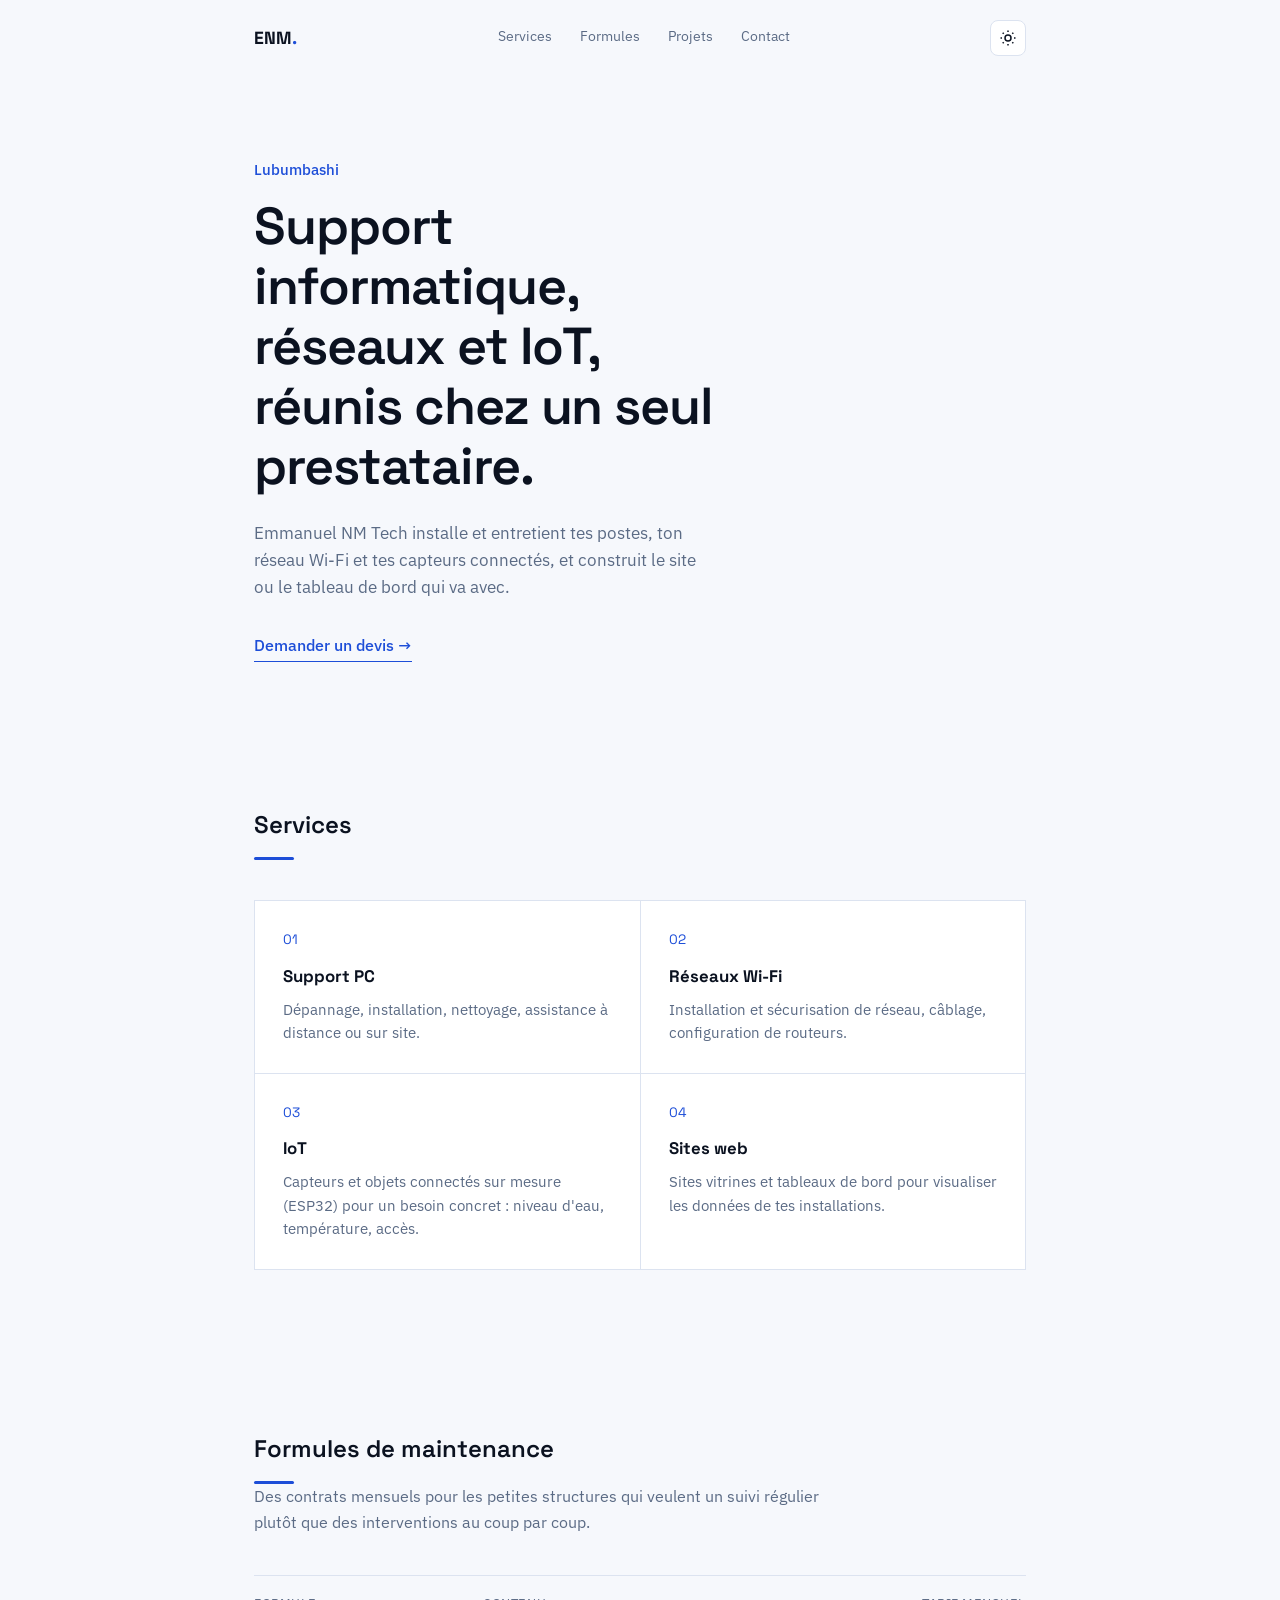
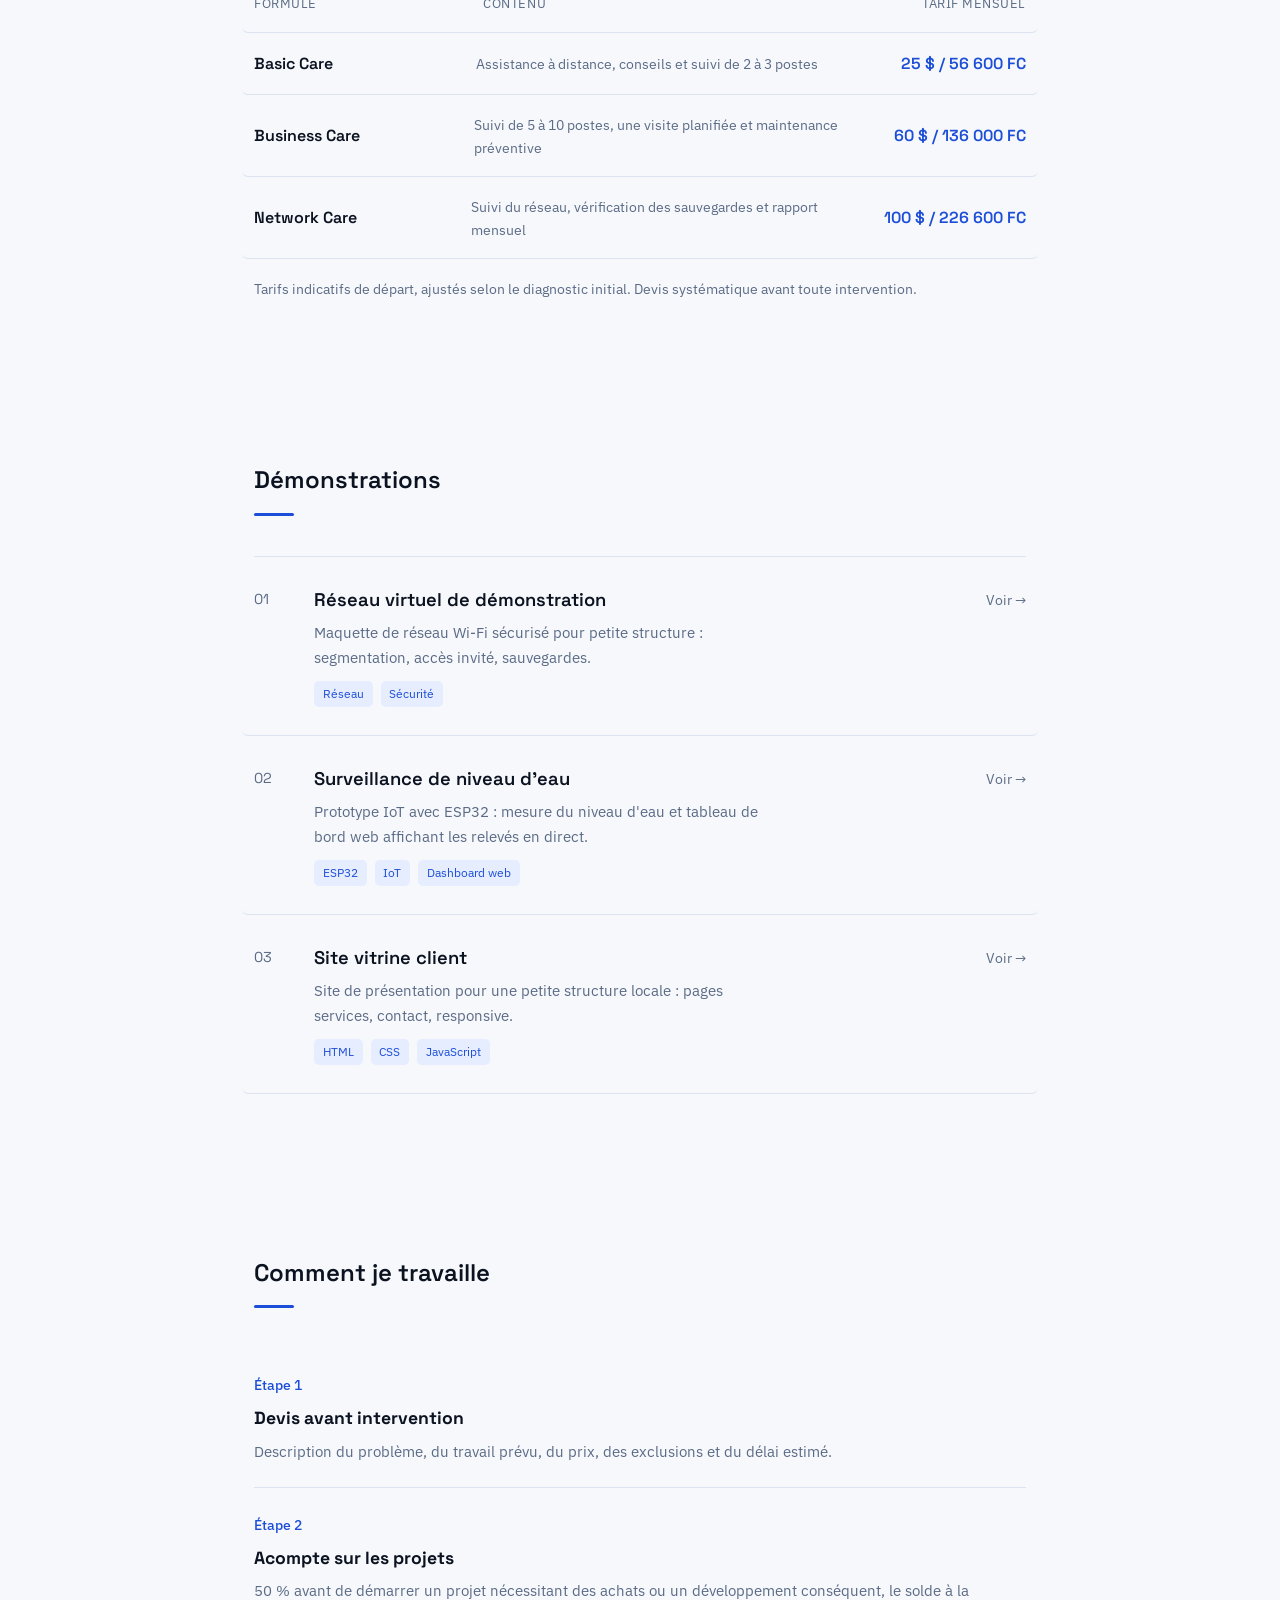
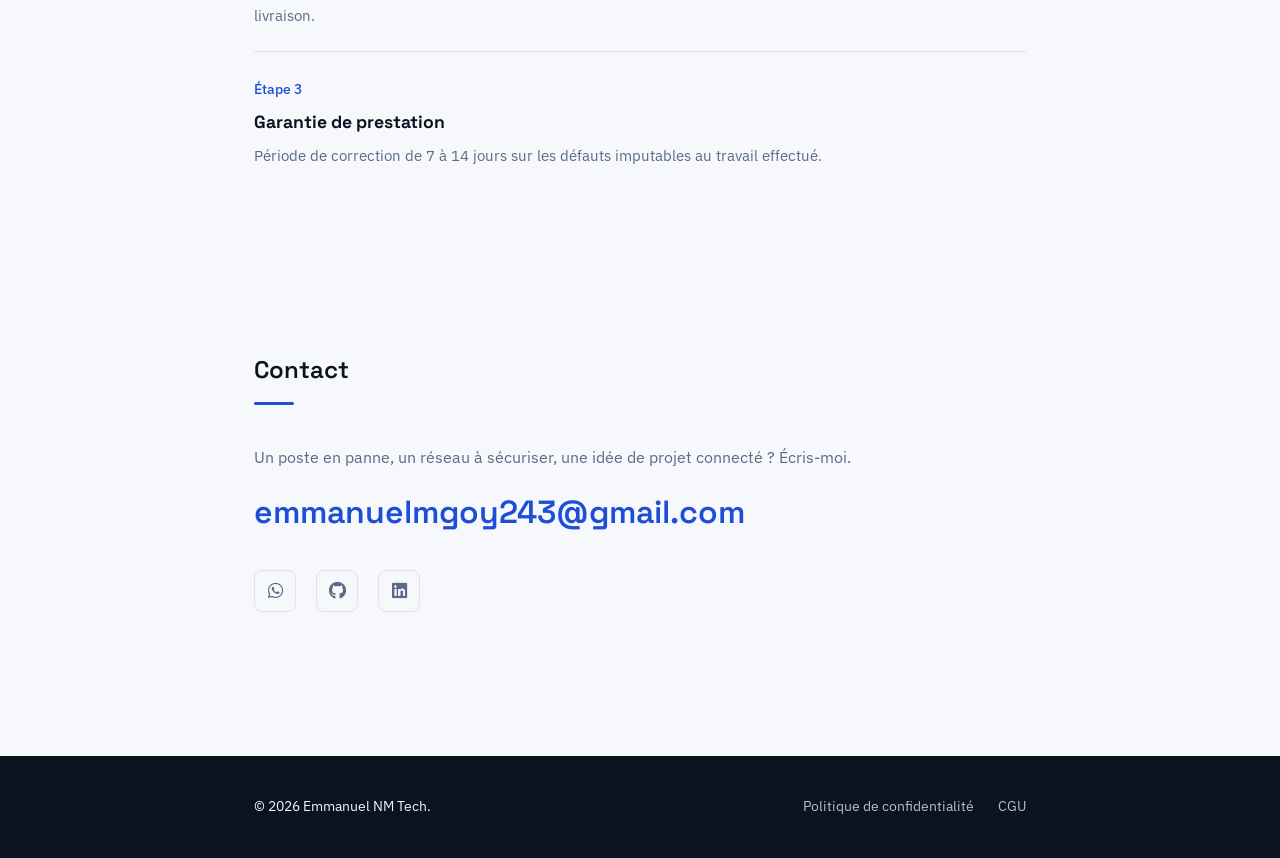
==== MyPortfolio/index.html @ 7dfbced1 "Premier commit : structure du portfolio" ====
<!DOCTYPE html>
<html lang="fr">
<head>
<meta charset="UTF-8">
<meta name="viewport" content="width=device-width, initial-scale=1.0">
<title>Emmanuel NM Tech, Support informatique, réseaux et IoT à Lubumbashi</title>
<meta name="description" content="Emmanuel NM Tech : support informatique, réseaux Wi-Fi, IoT et sites web à Lubumbashi.">
<link rel="preconnect" href="https://fonts.googleapis.com">
<link rel="preconnect" href="https://fonts.gstatic.com" crossorigin>
<link href="https://fonts.googleapis.com/css2?family=Space+Grotesk:wght@500;600;700&family=IBM+Plex+Sans:wght@400;500;600&display=swap" rel="stylesheet">
<link rel="stylesheet" href="style.css">
<link rel="icon" type="image/svg+xml" href="favicon.svg">
<link rel="stylesheet" href="https://cdnjs.cloudflare.com/ajax/libs/font-awesome/6.5.0/css/all.min.css">
</head>
<body>

  <header class="site-header">
    <div class="topbar">
    <a href="index.html" class="logo">ENM<span class="dot">.</span></a>
    <nav class="nav">
      <a href="#services">Services</a>
      <a href="#formules">Formules</a>
      <a href="#projets">Projets</a>
      <a href="#contact">Contact</a>
    </nav>
    <button id="theme-toggle" class="theme-toggle" aria-label="Changer de thème">
      <svg id="icon-sun" width="18" height="18" viewBox="0 0 24 24" fill="none" stroke="currentColor" stroke-width="2"><circle cx="12" cy="12" r="4"/><path d="M12 2v2M12 20v2M4.9 4.9l1.4 1.4M17.7 17.7l1.4 1.4M2 12h2M20 12h2M4.9 19.1l1.4-1.4M17.7 6.3l1.4-1.4"/></svg>
      <svg id="icon-moon" width="18" height="18" viewBox="0 0 24 24" fill="none" stroke="currentColor" stroke-width="2"><path d="M21 12.8A9 9 0 1 1 11.2 3 7 7 0 0 0 21 12.8z"/></svg>
    </button>
  </div>
  </header>

  <main>
    <section class="hero">
      <p class="hero-eyebrow">Lubumbashi</p>
      <h1 class="hero-title">Support informatique,<br>réseaux et IoT,<br>réunis chez un seul<br>prestataire.</h1>
      <p class="hero-sub">Emmanuel NM Tech installe et entretient tes postes, ton réseau Wi-Fi et tes capteurs connectés, et construit le site ou le tableau de bord qui va avec.</p>
      <a href="#contact" class="hero-cta">Demander un devis →</a>
    </section>

    <section id="services" class="section">
      <h2 class="section-title">Services</h2>
      <div class="service-grid">
        <div class="service-card">
          <span class="service-num">01</span>
          <h3>Support PC</h3>
          <p>Dépannage, installation, nettoyage, assistance à distance ou sur site.</p>
        </div>
        <div class="service-card">
          <span class="service-num">02</span>
          <h3>Réseaux Wi-Fi</h3>
          <p>Installation et sécurisation de réseau, câblage, configuration de routeurs.</p>
        </div>
        <div class="service-card">
          <span class="service-num">03</span>
          <h3>IoT</h3>
          <p>Capteurs et objets connectés sur mesure (ESP32) pour un besoin concret : niveau d'eau, température, accès.</p>
        </div>
        <div class="service-card">
          <span class="service-num">04</span>
          <h3>Sites web</h3>
          <p>Sites vitrines et tableaux de bord pour visualiser les données de tes installations.</p>
        </div>
      </div>
    </section>

    <section id="formules" class="section">
      <h2 class="section-title">Formules de maintenance</h2>
      <p class="section-intro">Des contrats mensuels pour les petites structures qui veulent un suivi régulier plutôt que des interventions au coup par coup.</p>

      <div class="pricing-table">
        <div class="pricing-row pricing-head">
          <span>Formule</span>
          <span>Contenu</span>
          <span>Tarif mensuel</span>
        </div>
        <div class="pricing-row">
          <span class="pricing-name">Basic Care</span>
          <span class="pricing-desc">Assistance à distance, conseils et suivi de 2 à 3 postes</span>
          <span class="pricing-price">25 $ / 56 600 FC</span>
        </div>
        <div class="pricing-row">
          <span class="pricing-name">Business Care</span>
          <span class="pricing-desc">Suivi de 5 à 10 postes, une visite planifiée et maintenance préventive</span>
          <span class="pricing-price">60 $ / 136 000 FC</span>
        </div>
        <div class="pricing-row">
          <span class="pricing-name">Network Care</span>
          <span class="pricing-desc">Suivi du réseau, vérification des sauvegardes et rapport mensuel</span>
          <span class="pricing-price">100 $ / 226 600 FC</span>
        </div>
      </div>
      <p class="pricing-note">Tarifs indicatifs de départ, ajustés selon le diagnostic initial. Devis systématique avant toute intervention.</p>
    </section>

    <section id="projets" class="section">
      <h2 class="section-title">Démonstrations</h2>
      <ul class="project-list">

        <li class="project-item">
          <span class="project-index">01</span>
          <div class="project-body">
            <h3 class="project-name">Réseau virtuel de démonstration</h3>
            <p class="project-desc">Maquette de réseau Wi-Fi sécurisé pour petite structure : segmentation, accès invité, sauvegardes.</p>
            <div class="project-tags"><span>Réseau</span><span>Sécurité</span></div>
          </div>
          <a href="#" class="project-link">Voir →</a>
        </li>

        <li class="project-item">
          <span class="project-index">02</span>
          <div class="project-body">
            <h3 class="project-name">Surveillance de niveau d'eau</h3>
            <p class="project-desc">Prototype IoT avec ESP32 : mesure du niveau d'eau et tableau de bord web affichant les relevés en direct.</p>
            <div class="project-tags"><span>ESP32</span><span>IoT</span><span>Dashboard web</span></div>
          </div>
          <a href="#" class="project-link">Voir →</a>
        </li>

        <li class="project-item">
          <span class="project-index">03</span>
          <div class="project-body">
            <h3 class="project-name">Site vitrine client</h3>
            <p class="project-desc">Site de présentation pour une petite structure locale : pages services, contact, responsive.</p>
            <div class="project-tags"><span>HTML</span><span>CSS</span><span>JavaScript</span></div>
          </div>
          <a href="#" class="project-link">Voir →</a>
        </li>

      </ul>
    </section>

    <section id="comment-je-travaille" class="section">
      <h2 class="section-title">Comment je travaille</h2>
      <div class="timeline">
        <div class="timeline-item">
          <span class="timeline-date">Étape 1</span>
          <h3>Devis avant intervention</h3>
          <p>Description du problème, du travail prévu, du prix, des exclusions et du délai estimé.</p>
        </div>
        <div class="timeline-item">
          <span class="timeline-date">Étape 2</span>
          <h3>Acompte sur les projets</h3>
          <p>50 % avant de démarrer un projet nécessitant des achats ou un développement conséquent, le solde à la livraison.</p>
        </div>
        <div class="timeline-item">
          <span class="timeline-date">Étape 3</span>
          <h3>Garantie de prestation</h3>
          <p>Période de correction de 7 à 14 jours sur les défauts imputables au travail effectué.</p>
        </div>
      </div>
    </section>

    <section id="contact" class="section contact">
      <h2 class="section-title">Contact</h2>
      <p class="contact-text">Un poste en panne, un réseau à sécuriser, une idée de projet connecté ? Écris-moi.</p>
      <a href="mailto:emmanuelmgoy243@gmail.com" class="contact-email">emmanuelmgoy243@gmail.com</a>
      <div class="socials">
        <a href="#" aria-label="WhatsApp Business"><i class="fab fa-whatsapp"></i></a>
        <a href="#" aria-label="GitHub"><i class="fab fa-github"></i></a>
        <a href="#" aria-label="LinkedIn"><i class="fab fa-linkedin"></i></a>
      </div>
    </section>
  </main>

  <footer class="footer">
    <div class="footer-inner">
      <p>© <span id="year"></span> Emmanuel NM Tech.</p>
      <div class="footer-links">
        <a href="confidentialite.html">Politique de confidentialité</a>
        <a href="cgu.html">CGU</a>
      </div>
    </div>
  </footer>

  <script src="script.js"></script>
</body>
</html>
---- MyPortfolio/style.css ----
/* ===== Design tokens ===== */
:root {
  --bg: #F6F8FC;
  --surface: #FFFFFF;
  --primary: #1D4ED8;
  --primary-soft: #E5EDFF;
  --text: #0B1220;
  --text-muted: #5B6B85;
  --border: #DCE3F0;

  --font-display: 'Space Grotesk', sans-serif;
  --font-body: 'IBM Plex Sans', sans-serif;

  --max-width: 820px;
  --transition: 0.2s ease;
}

:root[data-theme="dark"] {
  --bg: #0A0E17;
  --surface: #121724;
  --primary: #5B8DFF;
  --primary-soft: #1A2540;
  --text: #E8EDF5;
  --text-muted: #8A97AC;
  --border: #232C42;
}

@media (prefers-color-scheme: dark) {
  :root:not([data-theme="light"]) {
    --bg: #0A0E17;
    --surface: #121724;
    --primary: #5B8DFF;
    --primary-soft: #1A2540;
    --text: #E8EDF5;
    --text-muted: #8A97AC;
    --border: #232C42;
  }
}

/* ===== Reset ===== */
* { box-sizing: border-box; margin: 0; padding: 0; }

html {
  scroll-behavior: smooth;
}

body {
  background: var(--bg);
  color: var(--text);
  font-family: var(--font-body);
  line-height: 1.6;
  transition: background var(--transition), color var(--transition);
}

a {
  color: inherit;
  text-decoration: none;
}

ul { list-style: none; }

img { max-width: 100%; display: block; }

:focus-visible {
  outline: 2px solid var(--primary);
  outline-offset: 3px;
}

@media (prefers-reduced-motion: reduce) {
  * { animation: none !important; transition: none !important; scroll-behavior: auto !important; }
}

/* ===== Layout helpers ===== */
.section {
  max-width: var(--max-width);
  margin: 0 auto;
  padding: 5rem 1.5rem;
}

.section-title {
  position: relative;
  font-family: var(--font-display);
  font-size: 1.5rem;
  font-weight: 600;
  margin-bottom: 1.5rem;
  padding-bottom: 1rem;
}

.section-title::after {
  content: '';
  position: absolute;
  left: 0;
  bottom: 0;
  width: 40px;
  height: 3px;
  background: var(--primary);
  border-radius: 2px;
}

#services .section-title,
#projets .section-title,
#contact .section-title,
#comment-je-travaille .section-title {
  margin-bottom: 2.5rem;
}

/* ===== Topbar ===== */
header.site-header {
  position: sticky;
  top: 0;
  z-index: 100;
  background: var(--bg);
  border-bottom: 1px solid transparent;
  transition: border-color var(--transition), box-shadow var(--transition);
}

header.site-header.scrolled {
  border-color: var(--border);
  box-shadow: 0 4px 16px rgba(10, 14, 23, 0.06);
}

:root[data-theme="dark"] header.site-header.scrolled {
  box-shadow: 0 4px 16px rgba(0, 0, 0, 0.35);
}

@media (prefers-color-scheme: dark) {
  :root:not([data-theme="light"]) header.site-header.scrolled {
    box-shadow: 0 4px 16px rgba(0, 0, 0, 0.35);
  }
}

.topbar {
  display: flex;
  align-items: center;
  justify-content: space-between;
  max-width: var(--max-width);
  margin: 0 auto;
  padding: 1.25rem 1.5rem;
}

.logo {
  font-family: var(--font-display);
  font-weight: 700;
  font-size: 1.1rem;
}

.dot { color: var(--primary); }

.nav {
  display: flex;
  gap: 1.75rem;
}

.nav a {
  position: relative;
  font-size: 0.9rem;
  color: var(--text-muted);
  padding-bottom: 4px;
  transition: color var(--transition);
}

.nav a::after {
  content: '';
  position: absolute;
  left: 0;
  bottom: 0;
  width: 0;
  height: 1.5px;
  background: var(--primary);
  transition: width var(--transition);
}

.nav a:hover { color: var(--text); }
.nav a:hover::after { width: 100%; }

.theme-toggle {
  background: var(--surface);
  border: 1px solid var(--border);
  border-radius: 8px;
  width: 36px;
  height: 36px;
  display: flex;
  align-items: center;
  justify-content: center;
  cursor: pointer;
  color: var(--text);
  transition: border-color var(--transition);
}

.theme-toggle:hover { border-color: var(--primary); }

#icon-moon { display: none; }
:root[data-theme="dark"] #icon-sun { display: none; }
:root[data-theme="dark"] #icon-moon { display: block; }

/* ===== Hero ===== */
.hero {
  max-width: var(--max-width);
  margin: 0 auto;
  padding: 5rem 1.5rem 4rem;
}

.hero-eyebrow {
  color: var(--primary);
  font-weight: 500;
  font-size: 0.95rem;
  margin-bottom: 1rem;
}

.hero-title {
  font-family: var(--font-display);
  font-size: clamp(2rem, 5vw, 3.25rem);
  font-weight: 600;
  line-height: 1.15;
  letter-spacing: -0.02em;
  max-width: 14ch;
}

.hero-sub {
  color: var(--text-muted);
  max-width: 46ch;
  margin-top: 1.5rem;
  font-size: 1.05rem;
}

.hero-cta {
  display: inline-block;
  margin-top: 2rem;
  color: var(--primary);
  font-weight: 500;
  border-bottom: 1px solid var(--primary);
  padding-bottom: 2px;
  transition: transform var(--transition), color var(--transition), border-color var(--transition);
}

.hero-cta:hover {
  transform: translateX(4px);
  color: var(--text);
  border-color: var(--text);
}

/* ===== Projects ===== */
.project-list {
  border-top: 1px solid var(--border);
}

.project-item {
  display: grid;
  grid-template-columns: 2.5rem 1fr auto;
  gap: 1.25rem;
  align-items: start;
  padding: 1.75rem 0.75rem;
  margin: 0 -0.75rem;
  border-bottom: 1px solid var(--border);
  border-radius: 6px;
  transition: background var(--transition), padding-left var(--transition);
}

.project-item:hover {
  padding-left: 1.25rem;
  background: var(--primary-soft);
}

.project-index {
  font-family: var(--font-display);
  color: var(--text-muted);
  font-size: 0.9rem;
  padding-top: 0.2rem;
}

.project-name {
  font-family: var(--font-display);
  font-size: 1.15rem;
  font-weight: 600;
  margin-bottom: 0.4rem;
}

.project-desc {
  color: var(--text-muted);
  font-size: 0.95rem;
  max-width: 50ch;
}

.project-tags {
  display: flex;
  gap: 0.5rem;
  margin-top: 0.75rem;
  flex-wrap: wrap;
}

.project-tags span {
  font-size: 0.75rem;
  color: var(--primary);
  background: var(--primary-soft);
  padding: 0.2rem 0.55rem;
  border-radius: 5px;
}

.project-link {
  font-size: 0.9rem;
  color: var(--text-muted);
  white-space: nowrap;
  padding-top: 0.2rem;
}

.project-item:hover .project-link { color: var(--primary); }

/* ===== Section intro ===== */
.section-intro {
  color: var(--text-muted);
  max-width: 60ch;
  margin-top: -1.5rem;
  margin-bottom: 2.5rem;
}

/* ===== Services ===== */
.service-grid {
  display: grid;
  grid-template-columns: repeat(2, 1fr);
  gap: 1px;
  background: var(--border);
  border: 1px solid var(--border);
}

.service-card {
  background: var(--surface);
  padding: 1.75rem;
  transition: transform var(--transition), background var(--transition);
}

.service-card:hover {
  transform: translateY(-3px);
  background: var(--primary-soft);
}

.service-num {
  display: block;
  font-family: var(--font-display);
  color: var(--primary);
  font-size: 0.85rem;
  margin-bottom: 0.75rem;
}

.service-card h3 {
  font-family: var(--font-display);
  font-size: 1.05rem;
  margin-bottom: 0.5rem;
}

.service-card p {
  color: var(--text-muted);
  font-size: 0.92rem;
}

/* ===== Pricing table ===== */
.pricing-table {
  border-top: 1px solid var(--border);
}

.pricing-row {
  display: grid;
  grid-template-columns: 1fr 2fr auto;
  gap: 1.25rem;
  padding: 1.1rem 0.75rem;
  margin: 0 -0.75rem;
  border-bottom: 1px solid var(--border);
  align-items: center;
  border-radius: 6px;
  transition: background var(--transition);
}

.pricing-row:not(.pricing-head):hover {
  background: var(--primary-soft);
}

.pricing-head {
  color: var(--text-muted);
  font-size: 0.8rem;
  text-transform: uppercase;
  letter-spacing: 0.04em;
}

.pricing-name {
  font-family: var(--font-display);
  font-weight: 600;
}

.pricing-desc {
  color: var(--text-muted);
  font-size: 0.9rem;
}

.pricing-price {
  font-family: var(--font-display);
  font-weight: 600;
  color: var(--primary);
  white-space: nowrap;
}

.pricing-note {
  color: var(--text-muted);
  font-size: 0.85rem;
  margin-top: 1.25rem;
}

/* ===== Timeline ===== */
.timeline-item {
  padding: 1.5rem 0;
  border-bottom: 1px solid var(--border);
}

.timeline-item:last-child { border-bottom: none; }

.timeline-date {
  color: var(--primary);
  font-size: 0.85rem;
  font-weight: 500;
}

.timeline-item h3 {
  font-family: var(--font-display);
  font-size: 1.1rem;
  margin: 0.4rem 0;
}

.timeline-item p {
  color: var(--text-muted);
  font-size: 0.95rem;
}

/* ===== Skills ===== */
.skills-grid {
  display: grid;
  grid-template-columns: repeat(2, 1fr);
  gap: 1.5rem;
}

.skill-group h3 {
  font-family: var(--font-display);
  font-size: 1rem;
  margin-bottom: 0.4rem;
}

.skill-group p {
  color: var(--text-muted);
  font-size: 0.9rem;
}

/* ===== Contact ===== */
.contact-text {
  color: var(--text-muted);
  margin-bottom: 1rem;
}

.contact-email {
  font-family: var(--font-display);
  font-size: clamp(1.3rem, 4vw, 2rem);
  font-weight: 600;
  color: var(--primary);
}

.socials {
  display: flex;
  gap: 1.25rem;
  margin-top: 2rem;
}

.socials a {
  display: flex;
  align-items: center;
  justify-content: center;
  width: 42px;
  height: 42px;
  border: 1px solid var(--border);
  border-radius: 8px;
  color: var(--text-muted);
  font-size: 1.1rem;
  transition: color var(--transition), border-color var(--transition), transform var(--transition);
}

.socials a:hover {
  color: var(--primary);
  border-color: var(--primary);
  transform: translateY(-3px);
}

/* ===== Footer ===== */
.footer {
  margin-top: 4rem;
  background: var(--text);
  color: #F4F6FB;
}

:root[data-theme="dark"] .footer { background: var(--surface); }
@media (prefers-color-scheme: dark) {
  :root:not([data-theme="light"]) .footer { background: var(--surface); }
}

.footer-inner {
  max-width: var(--max-width);
  margin: 0 auto;
  padding: 2.5rem 1.5rem;
  display: flex;
  justify-content: space-between;
  flex-wrap: wrap;
  gap: 0.75rem;
  font-size: 0.85rem;
}

.footer-links {
  display: flex;
  gap: 1.5rem;
}

.footer-links a {
  position: relative;
  color: #F4F6FB;
  opacity: 0.75;
  transition: opacity var(--transition), transform var(--transition);
  display: inline-block;
}

.footer-links a:hover {
  opacity: 1;
  transform: translateY(-2px);
}

/* ===== Legal pages ===== */
.legal {
  padding-top: 4rem;
}

.legal-updated {
  color: var(--text-muted);
  font-size: 0.85rem;
  margin-bottom: 2.5rem;
}

.legal h2 {
  font-family: var(--font-display);
  font-size: 1.1rem;
  margin-top: 2rem;
  margin-bottom: 0.6rem;
}

.legal p {
  color: var(--text-muted);
  max-width: 65ch;
}

/* ===== Responsive ===== */
@media (max-width: 640px) {
  .topbar { flex-wrap: wrap; gap: 1rem; }
  .nav { gap: 1.25rem; order: 3; width: 100%; }
  .project-item {
    grid-template-columns: 2rem 1fr;
  }
  .project-link { display: none; }
  .skills-grid { grid-template-columns: 1fr; }
  .service-grid { grid-template-columns: 1fr; }
  .pricing-row {
    grid-template-columns: 1fr;
    gap: 0.4rem;
  }
  .pricing-head { display: none; }
  .pricing-price { font-size: 1.05rem; }
}
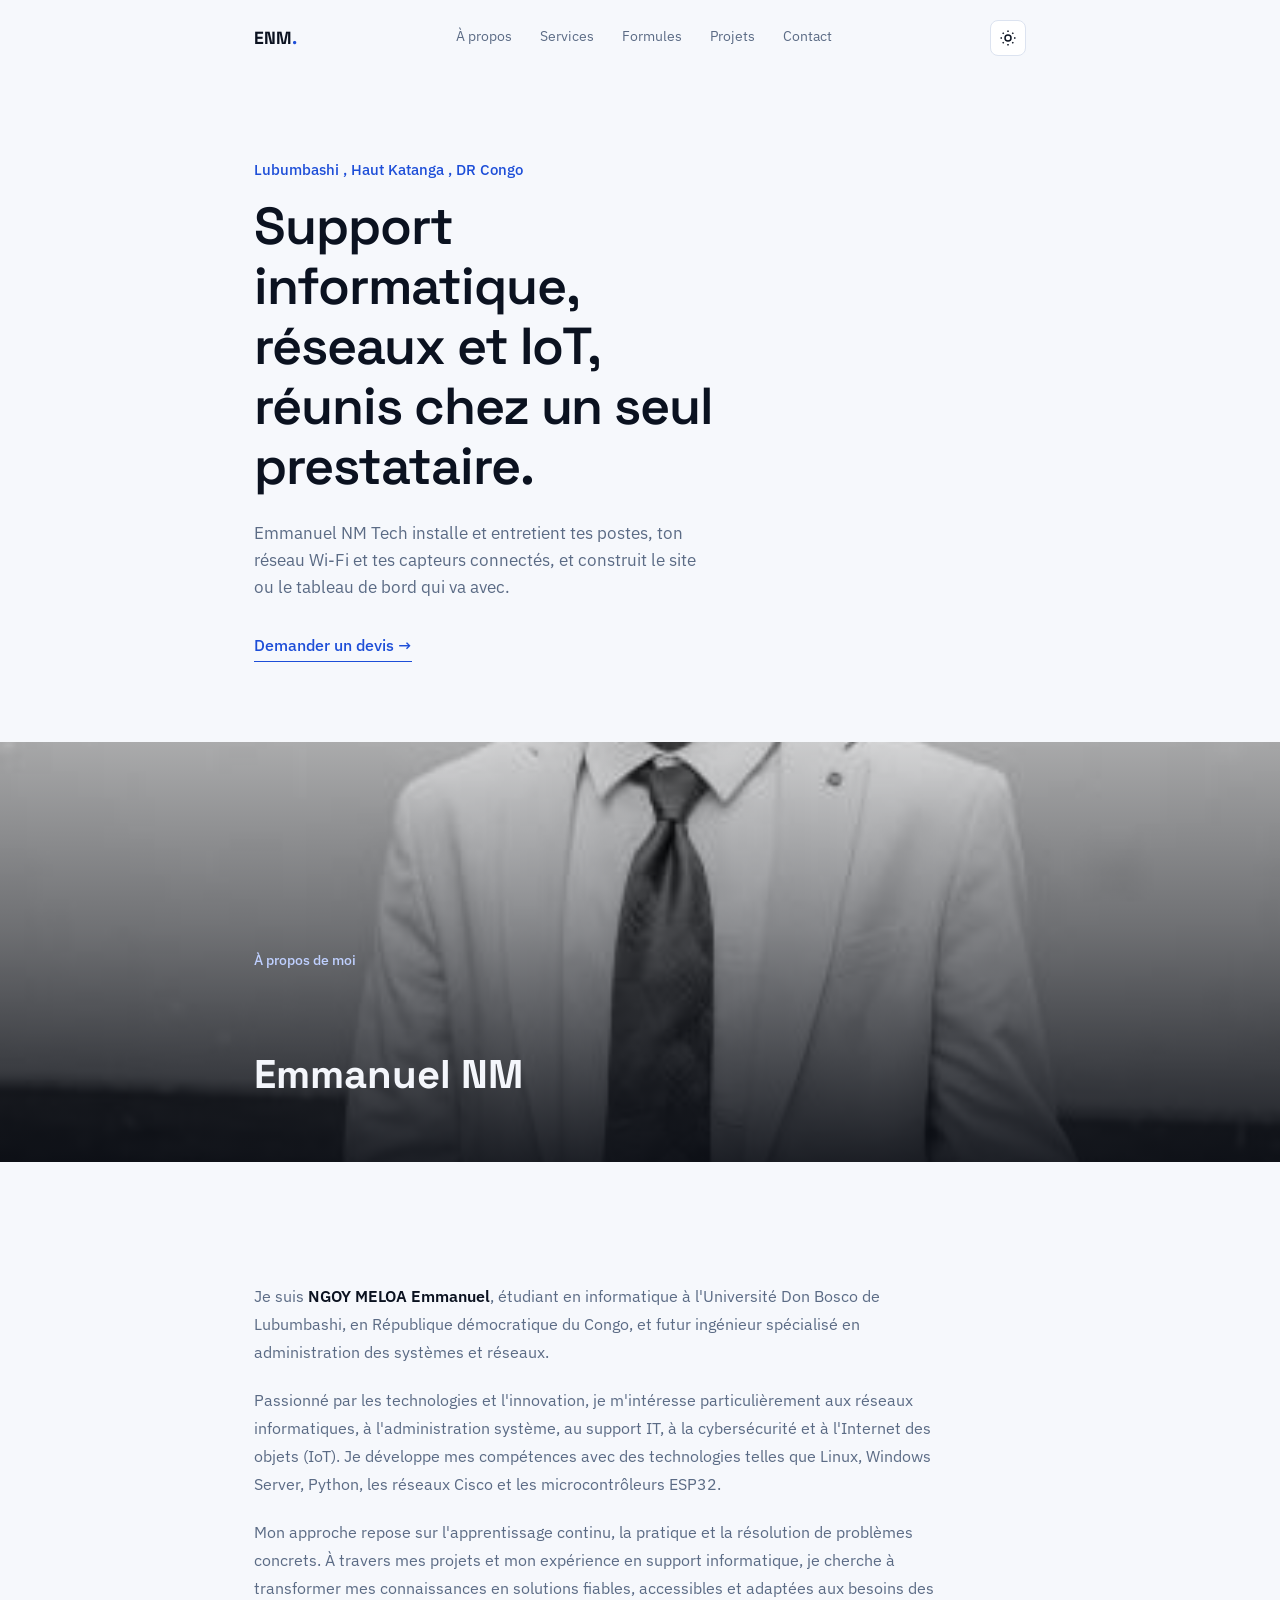
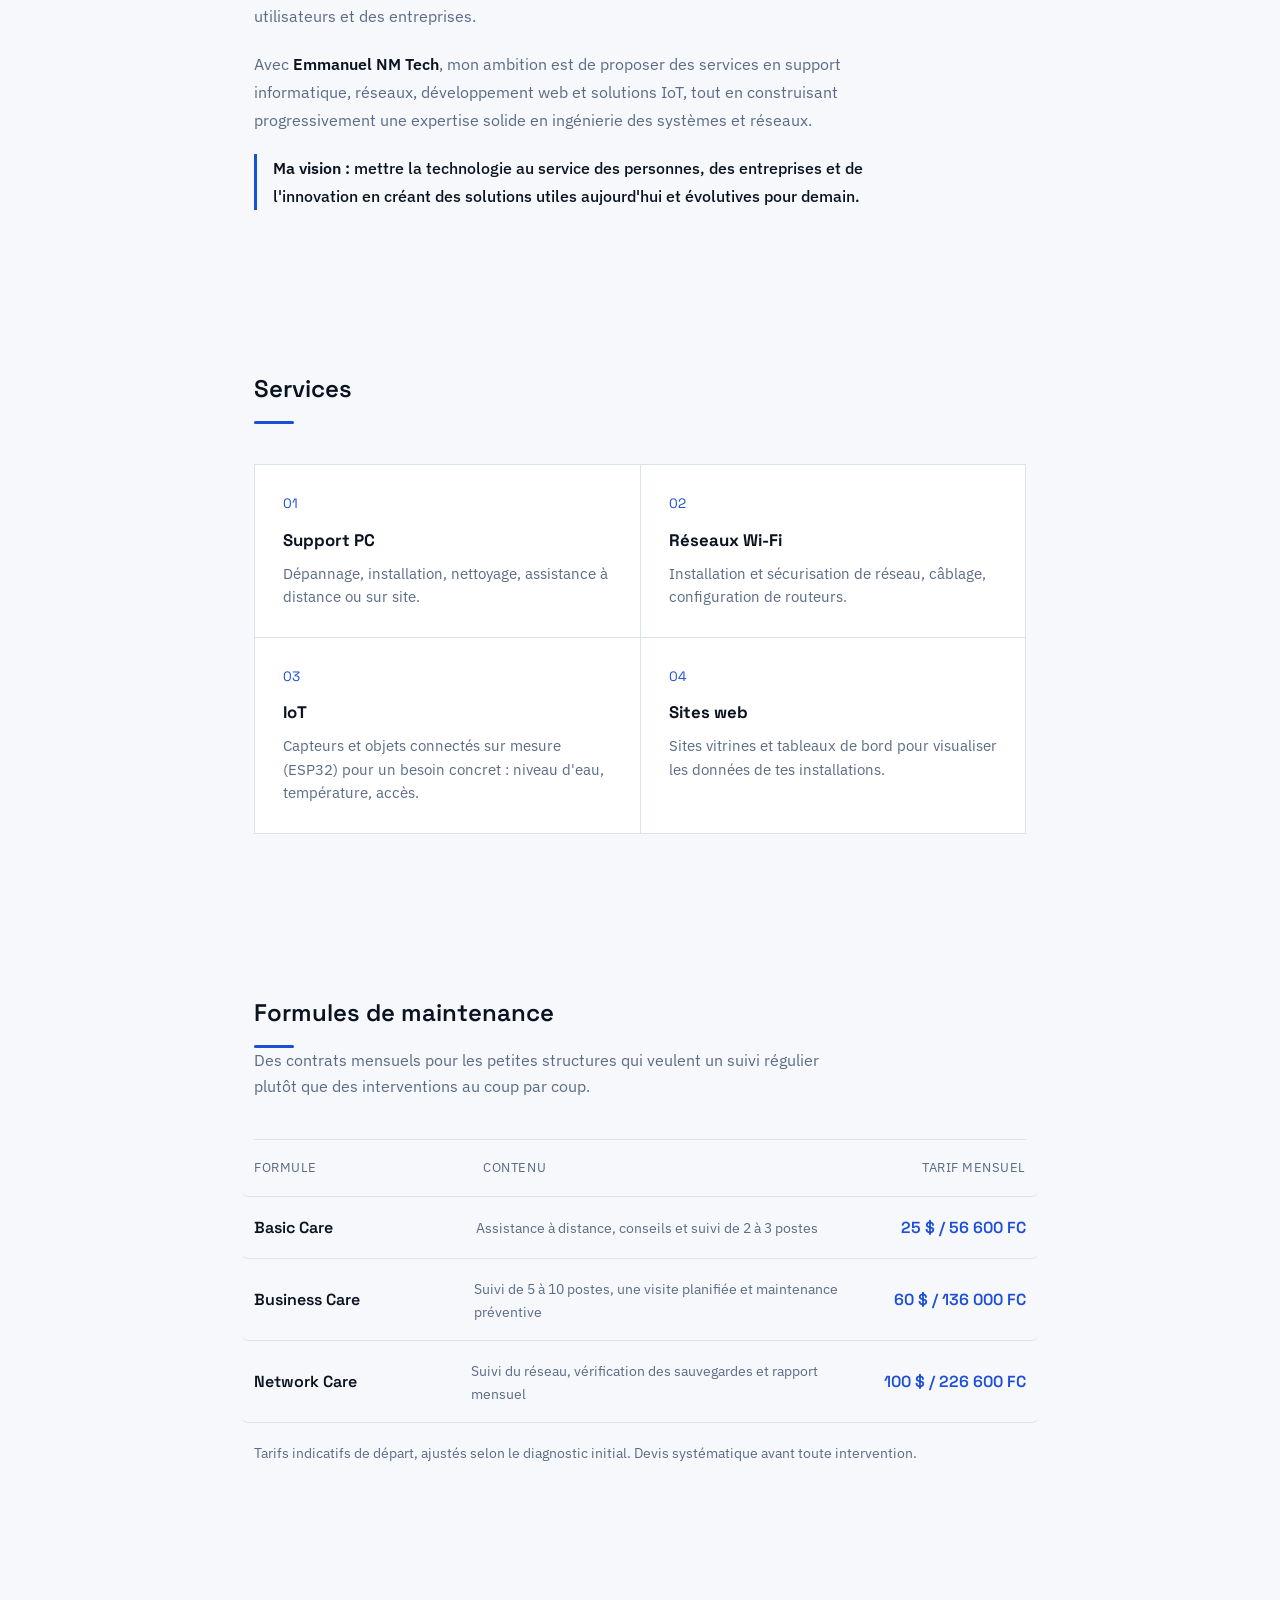
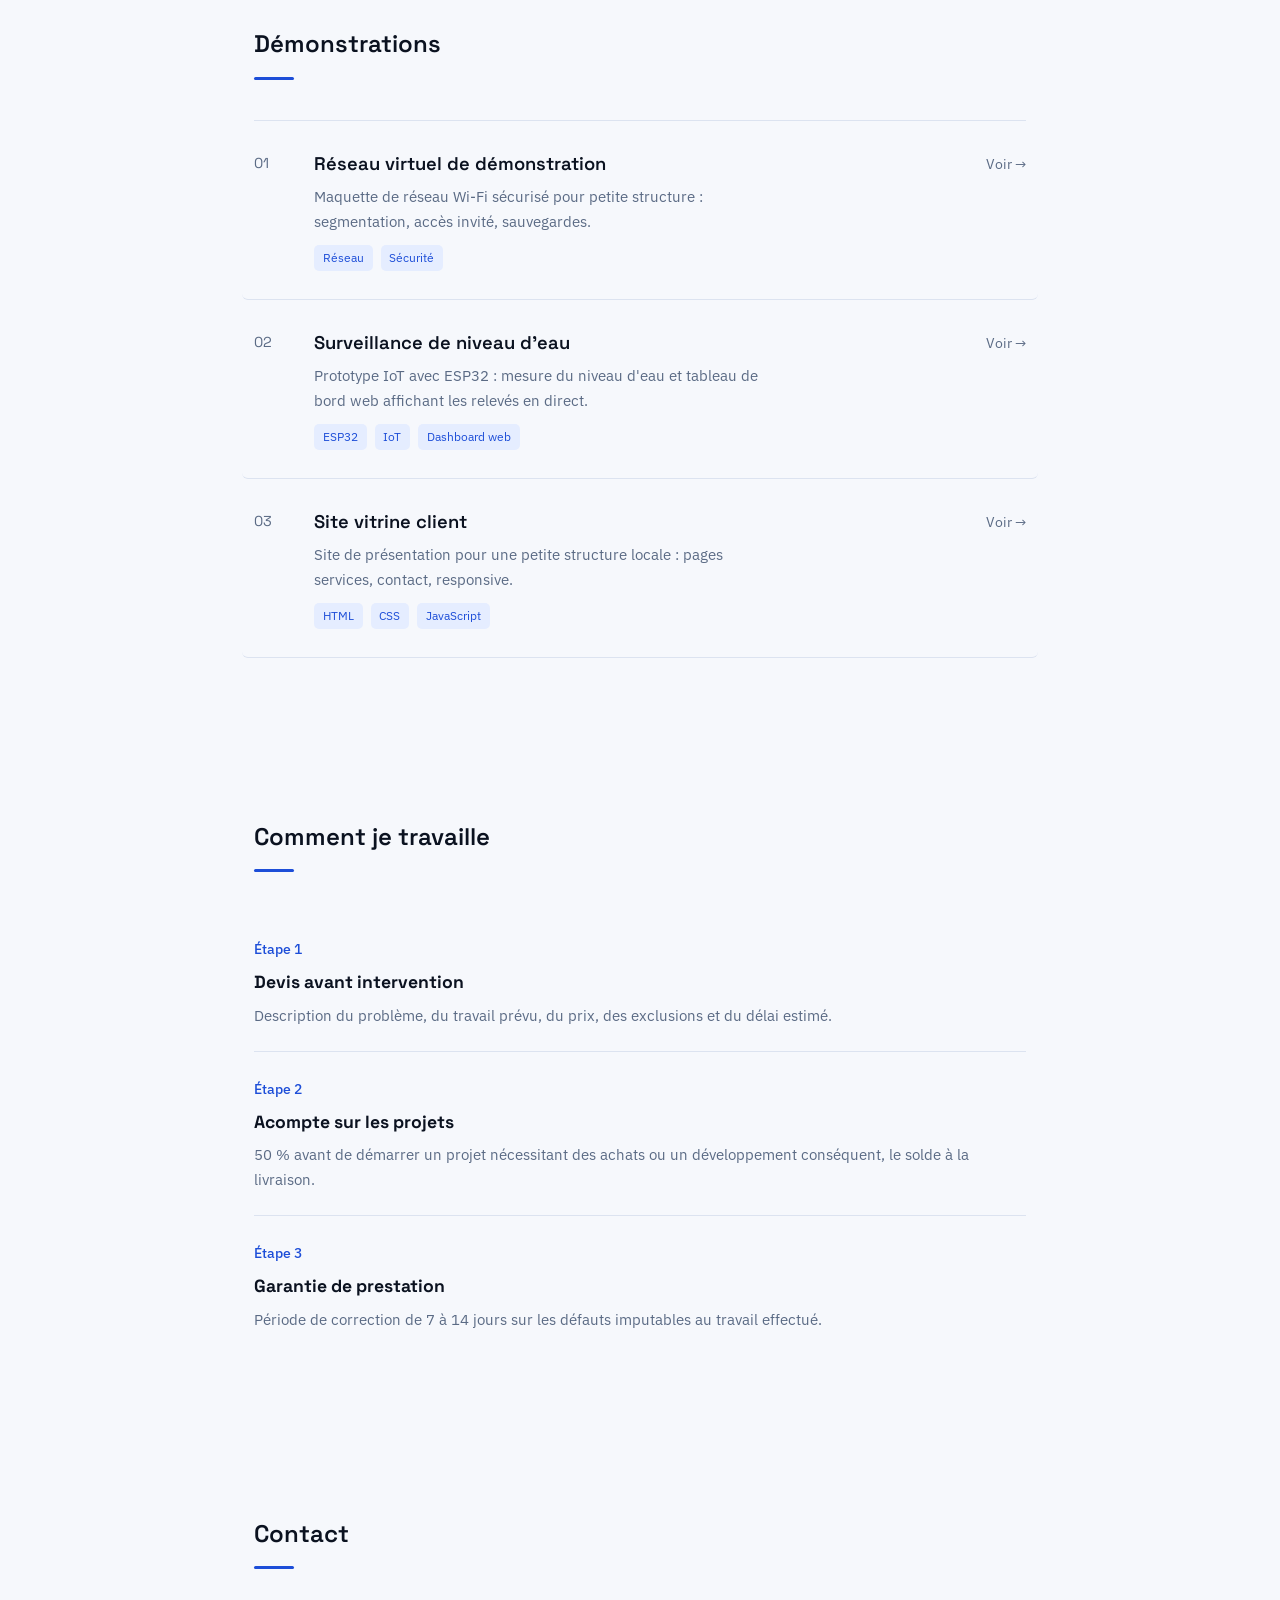
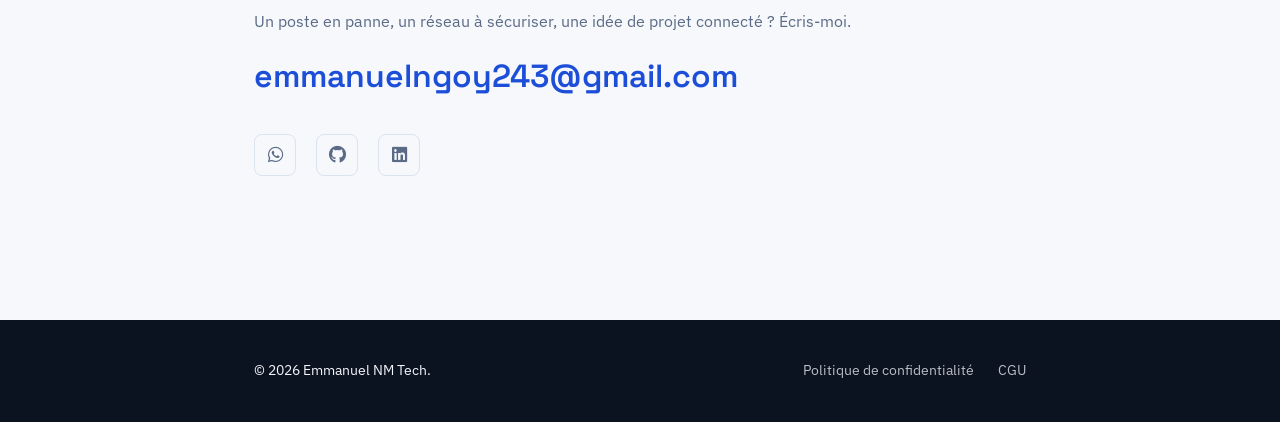
==== commit c89ede5b: "Update : Ajout du dossier Images et quelques Amelioration sur index" ====
--- a/MyPortfolio/index.html
+++ b/MyPortfolio/index.html
@@ -18,6 +18,7 @@
     <div class="topbar">
     <a href="index.html" class="logo">ENM<span class="dot">.</span></a>
     <nav class="nav">
+      <a href="#apropos">À propos</a>
       <a href="#services">Services</a>
       <a href="#formules">Formules</a>
       <a href="#projets">Projets</a>
@@ -32,10 +33,62 @@
 
   <main>
     <section class="hero">
-      <p class="hero-eyebrow">Lubumbashi</p>
+      <p class="hero-eyebrow">Lubumbashi , Haut Katanga , DR Congo</p>
       <h1 class="hero-title">Support informatique,<br>réseaux et IoT,<br>réunis chez un seul<br>prestataire.</h1>
       <p class="hero-sub">Emmanuel NM Tech installe et entretient tes postes, ton réseau Wi-Fi et tes capteurs connectés, et construit le site ou le tableau de bord qui va avec.</p>
       <a href="#contact" class="hero-cta">Demander un devis →</a>
+    </section>
+
+    <section id="apropos" class="apropos">
+      <div class="apropos-overlay">
+        <p class="apropos-eyebrow">À propos de moi</p>
+        <h1 class="apropos-name"><br>Emmanuel NM<br></h1>
+      </div>
+    </section>
+
+    <section class="section">
+      <div class="about-text">
+
+        <p>
+          Je suis <strong>NGOY MELOA Emmanuel</strong>, étudiant en
+          informatique à l'Université Don Bosco de Lubumbashi,
+          en République démocratique du Congo, et futur ingénieur
+          spécialisé en administration des systèmes et réseaux.
+        </p>
+
+        <p>
+          Passionné par les technologies et l'innovation, je m'intéresse
+          particulièrement aux réseaux informatiques, à l'administration
+          système, au support IT, à la cybersécurité et à l'Internet
+          des objets (IoT). Je développe mes compétences avec des
+          technologies telles que Linux, Windows Server, Python,
+          les réseaux Cisco et les microcontrôleurs ESP32.
+        </p>
+
+        <p>
+          Mon approche repose sur l'apprentissage continu, la pratique
+          et la résolution de problèmes concrets. À travers mes projets
+          et mon expérience en support informatique, je cherche à
+          transformer mes connaissances en solutions fiables,
+          accessibles et adaptées aux besoins des utilisateurs
+          et des entreprises.
+        </p>
+
+        <p>
+          Avec <strong>Emmanuel NM Tech</strong>, mon ambition est de
+          proposer des services en support informatique, réseaux,
+          développement web et solutions IoT, tout en construisant
+          progressivement une expertise solide en ingénierie
+          des systèmes et réseaux.
+        </p>
+
+        <p>
+          <strong>Ma vision :</strong> mettre la technologie au service
+          des personnes, des entreprises et de l'innovation en créant
+          des solutions utiles aujourd'hui et évolutives pour demain.
+        </p>
+
+      </div>
     </section>
 
     <section id="services" class="section">
@@ -154,11 +207,11 @@
     <section id="contact" class="section contact">
       <h2 class="section-title">Contact</h2>
       <p class="contact-text">Un poste en panne, un réseau à sécuriser, une idée de projet connecté ? Écris-moi.</p>
-      <a href="mailto:emmanuelmgoy243@gmail.com" class="contact-email">emmanuelmgoy243@gmail.com</a>
+      <a href="mailto:emmanuelngoy243@gmail.com" class="contact-email">emmanuelngoy243@gmail.com</a>
       <div class="socials">
-        <a href="#" aria-label="WhatsApp Business"><i class="fab fa-whatsapp"></i></a>
-        <a href="#" aria-label="GitHub"><i class="fab fa-github"></i></a>
-        <a href="#" aria-label="LinkedIn"><i class="fab fa-linkedin"></i></a>
+        <a href="https://wa.me/243999657715" aria-label="WhatsApp Business"><i class="fab fa-whatsapp"></i></a>
+        <a href="https://github.com/NM243" aria-label="GitHub"><i class="fab fa-github"></i></a>
+        <a href="https://www.linkedin.com/in/emmanuel-ngoy-32141b296" aria-label="LinkedIn"><i class="fab fa-linkedin"></i></a>
       </div>
     </section>
   </main>
--- a/MyPortfolio/style.css
+++ b/MyPortfolio/style.css
@@ -311,6 +311,89 @@
   max-width: 60ch;
   margin-top: -1.5rem;
   margin-bottom: 2.5rem;
+}
+
+/* ===== À propos (photo en arrière-plan) ===== */
+.apropos {
+  position: relative;
+  min-height: 420px;
+  display: flex;
+  align-items: flex-end;
+  margin: 1rem 0 5rem;
+  background: var(--surface) url('images/emmanuel.jpeg') center / cover no-repeat;
+  overflow: hidden;
+}
+
+.apropos::before {
+  content: '';
+  position: absolute;
+  inset: 0;
+  background: linear-gradient(to top, rgba(8, 11, 18, 0.9) 0%, rgba(8, 11, 18, 0.45) 55%, rgba(8, 11, 18, 0.15) 100%);
+}
+
+.apropos-overlay {
+  position: relative;
+  z-index: 1;
+  width: 100%;
+  max-width: var(--max-width);
+  margin: 0 auto;
+  padding: 2.5rem 1.5rem;
+  box-sizing: border-box;
+  color: #F4F6FB;
+}
+
+.apropos-eyebrow {
+  color: #BFD0FF;
+  font-size: 0.9rem;
+  font-weight: 500;
+  margin-bottom: 0.5rem;
+}
+
+.apropos-name {
+  font-family: var(--font-display);
+  font-weight: 700;
+  font-size: clamp(1.8rem, 4vw, 2.5rem);
+  margin-bottom: 0.9rem;
+}
+
+.apropos-text {
+  max-width: 62ch;
+  color: #D7DEEC;
+  font-size: 1rem;
+  line-height: 1.6;
+}
+
+@media (max-width: 640px) {
+  .apropos { min-height: 280px; }
+}
+
+/* Le bandeau photo et le texte qui le suit forment un seul bloc "À propos" */
+.apropos + section {
+  padding-top: 2.5rem;
+}
+
+/* ===== About text block ===== */
+.about-text {
+  max-width: 68ch;
+}
+
+.about-text p {
+  color: var(--text-muted);
+  line-height: 1.75;
+  margin-bottom: 1.25rem;
+}
+
+.about-text p:last-child {
+  margin-bottom: 0;
+  color: var(--text);
+  font-weight: 500;
+  border-left: 3px solid var(--primary);
+  padding-left: 1rem;
+}
+
+.about-text strong {
+  color: var(--text);
+  font-weight: 600;
 }
 
 /* ===== Services ===== */
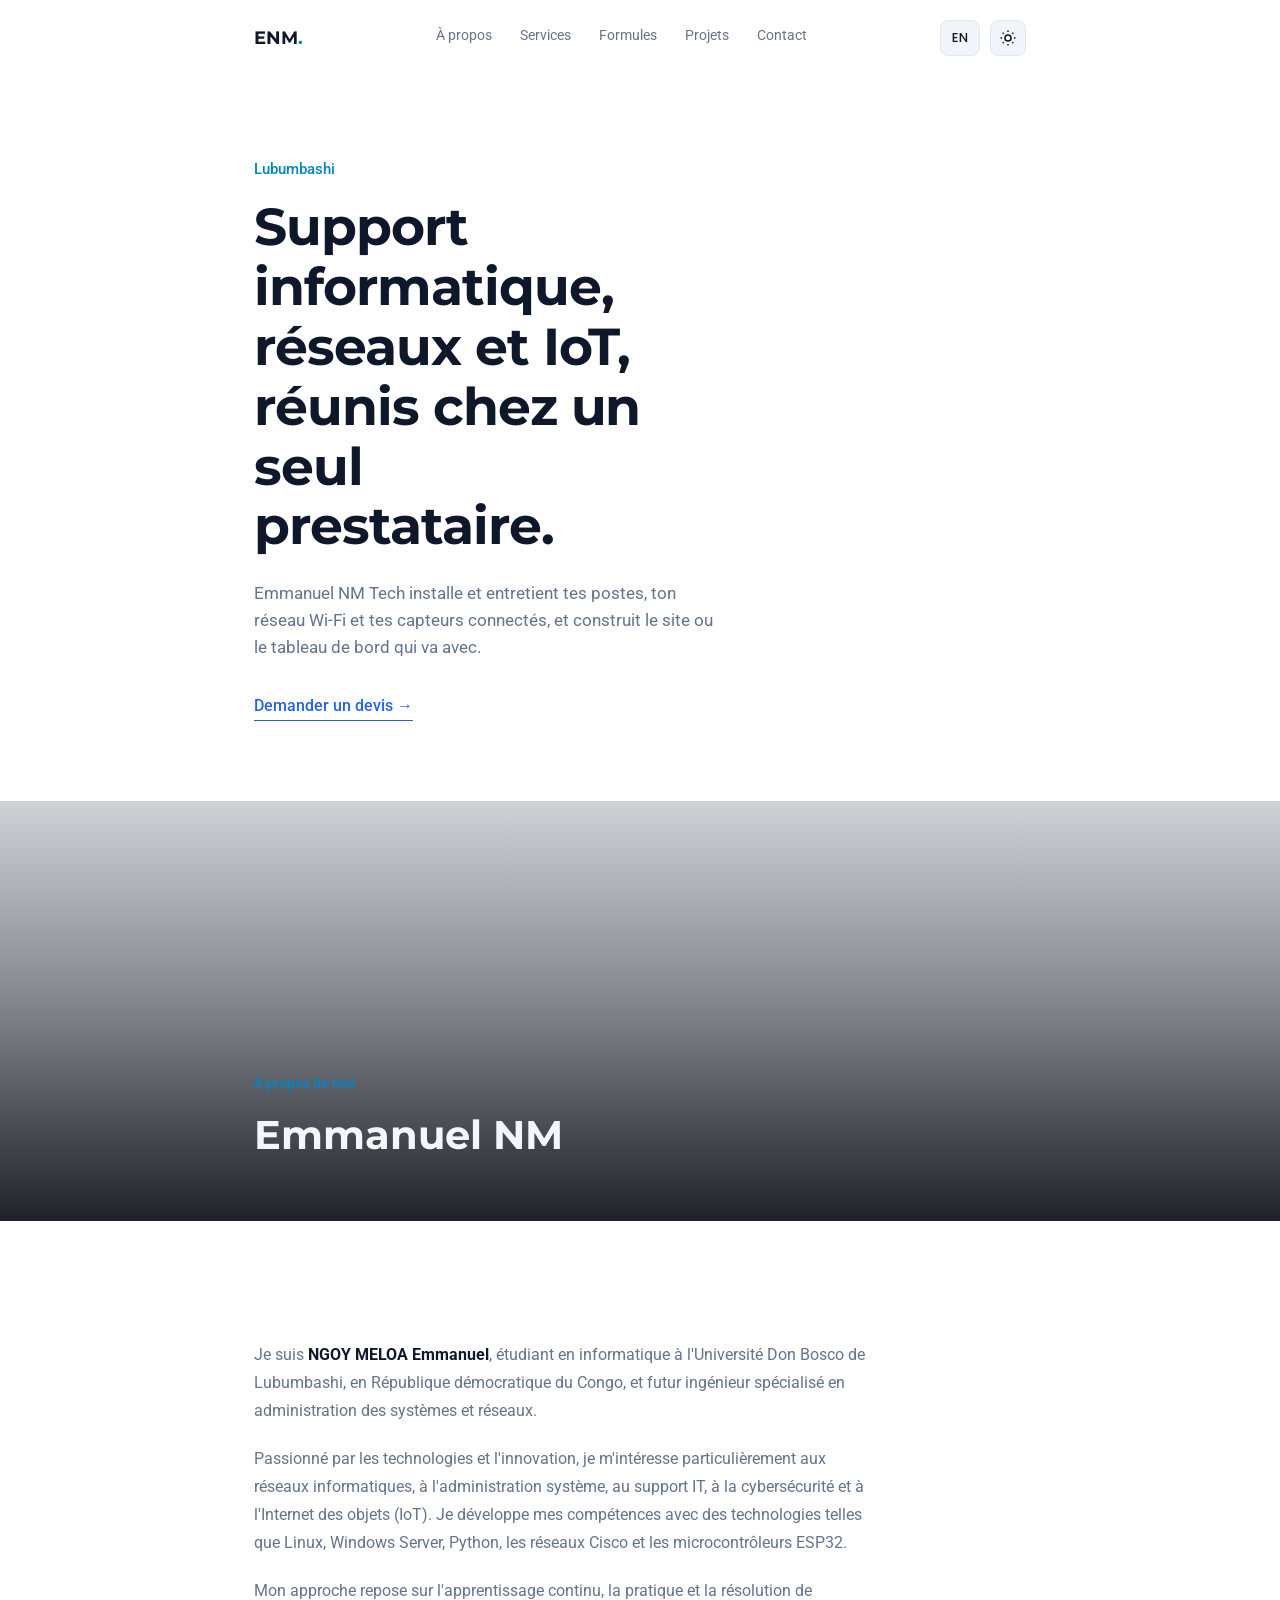
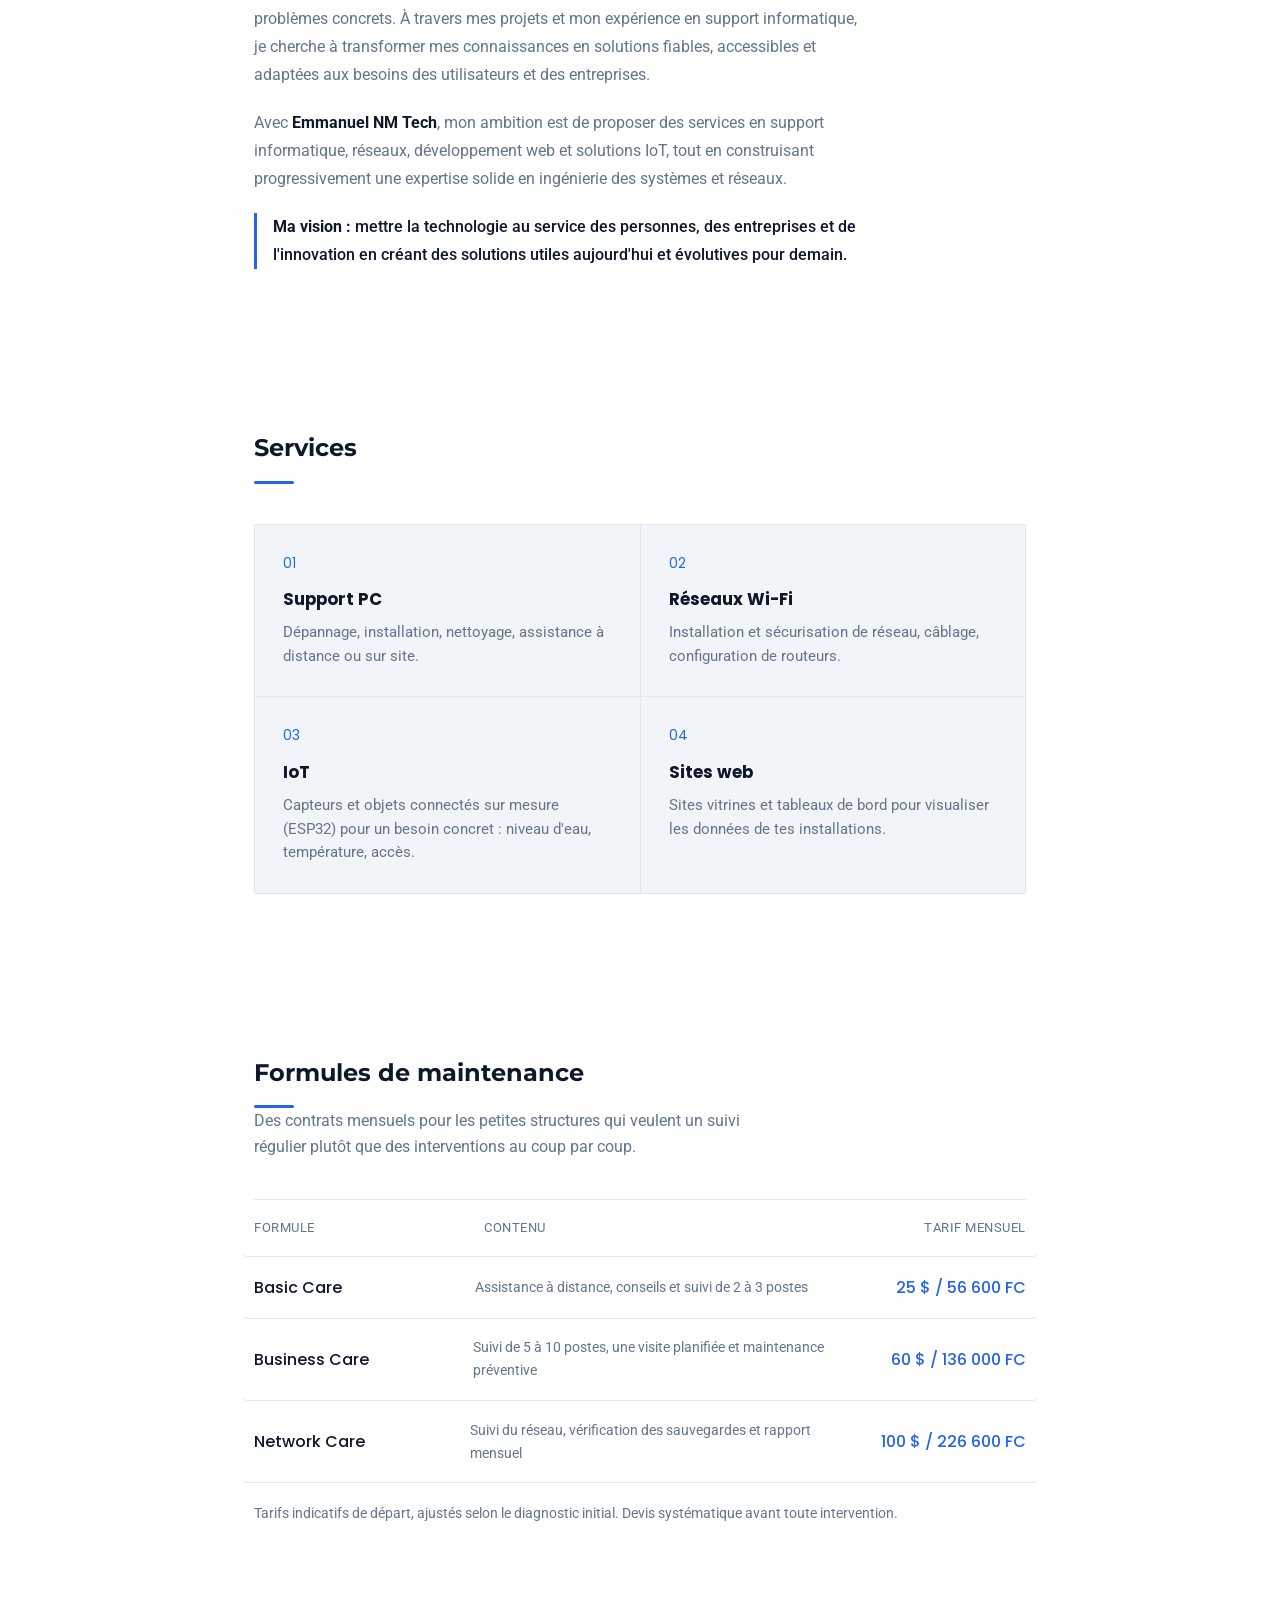
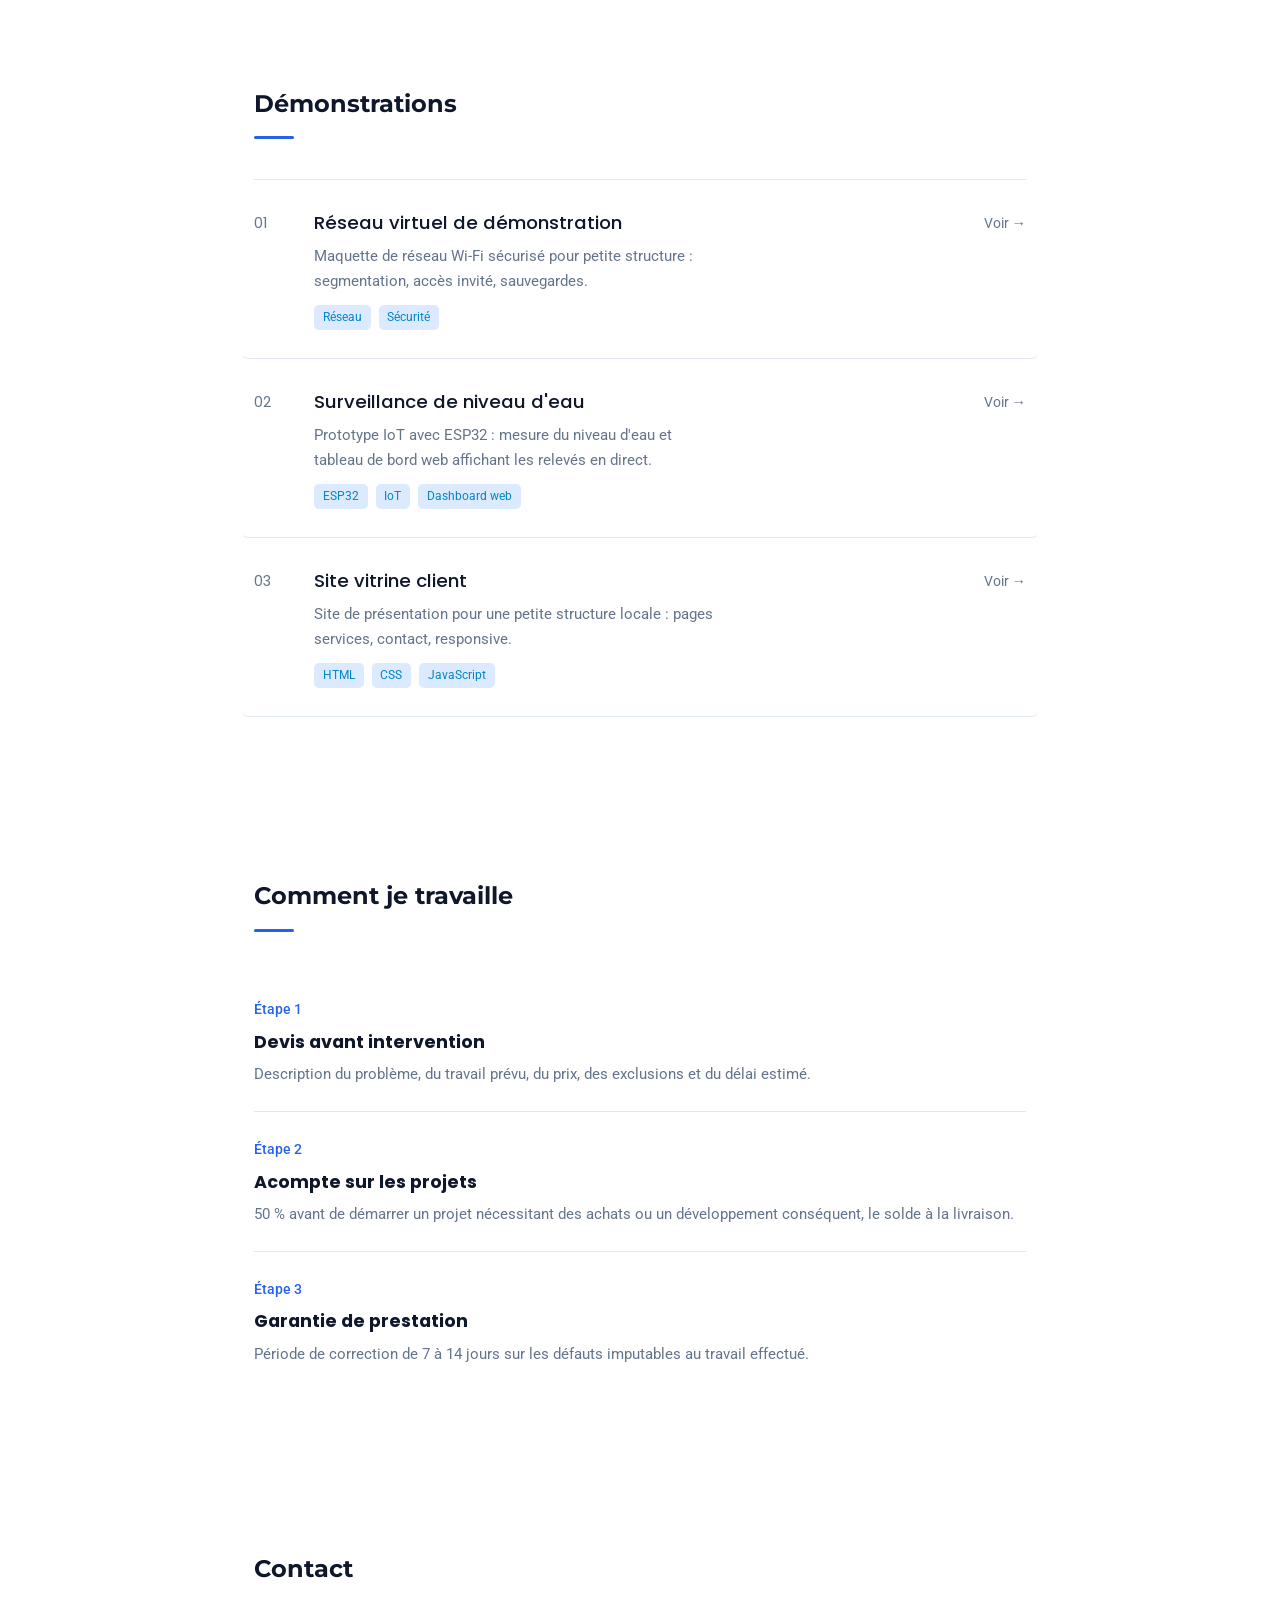
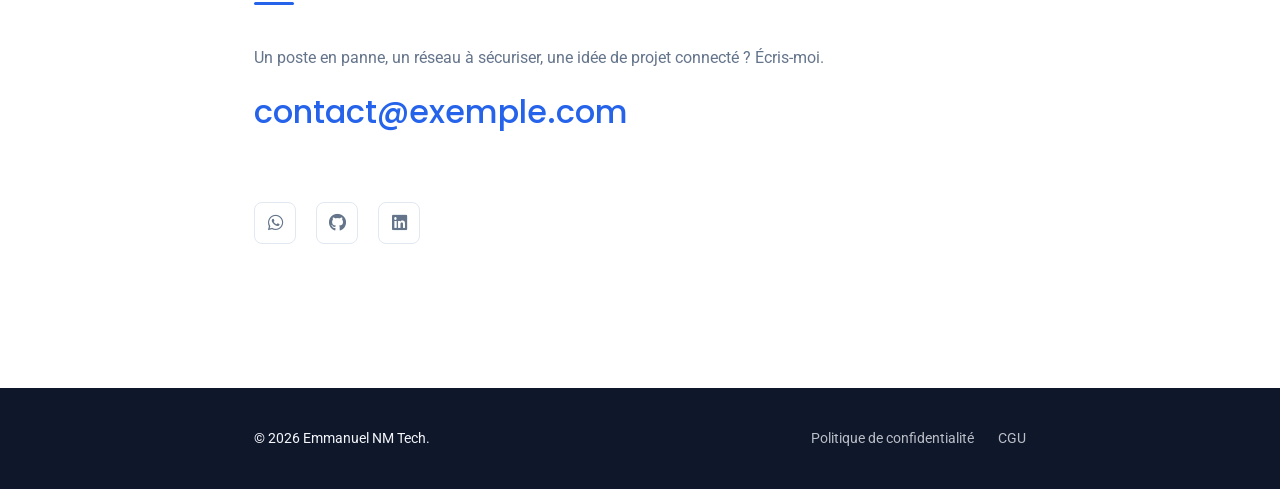
==== commit 34e52c44: "feat: version initiale du portfolio Emmanuel NM Tech - Structure HTML/CSS/JS, sans framework - Desig" ====
--- a/MyPortfolio/index.html
+++ b/MyPortfolio/index.html
@@ -7,7 +7,7 @@
 <meta name="description" content="Emmanuel NM Tech : support informatique, réseaux Wi-Fi, IoT et sites web à Lubumbashi.">
 <link rel="preconnect" href="https://fonts.googleapis.com">
 <link rel="preconnect" href="https://fonts.gstatic.com" crossorigin>
-<link href="https://fonts.googleapis.com/css2?family=Space+Grotesk:wght@500;600;700&family=IBM+Plex+Sans:wght@400;500;600&display=swap" rel="stylesheet">
+<link href="https://fonts.googleapis.com/css2?family=Montserrat:wght@700&family=Poppins:wght@500&family=Roboto:wght@400;500;700&display=swap" rel="stylesheet">
 <link rel="stylesheet" href="style.css">
 <link rel="icon" type="image/svg+xml" href="favicon.svg">
 <link rel="stylesheet" href="https://cdnjs.cloudflare.com/ajax/libs/font-awesome/6.5.0/css/all.min.css">
@@ -18,45 +18,48 @@
     <div class="topbar">
     <a href="index.html" class="logo">ENM<span class="dot">.</span></a>
     <nav class="nav">
-      <a href="#apropos">À propos</a>
-      <a href="#services">Services</a>
-      <a href="#formules">Formules</a>
-      <a href="#projets">Projets</a>
-      <a href="#contact">Contact</a>
+      <a href="#apropos" data-i18n="nav.apropos">À propos</a>
+      <a href="#services" data-i18n="nav.services">Services</a>
+      <a href="#formules" data-i18n="nav.formules">Formules</a>
+      <a href="#projets" data-i18n="nav.projets">Projets</a>
+      <a href="#contact" data-i18n="nav.contact">Contact</a>
     </nav>
-    <button id="theme-toggle" class="theme-toggle" aria-label="Changer de thème">
-      <svg id="icon-sun" width="18" height="18" viewBox="0 0 24 24" fill="none" stroke="currentColor" stroke-width="2"><circle cx="12" cy="12" r="4"/><path d="M12 2v2M12 20v2M4.9 4.9l1.4 1.4M17.7 17.7l1.4 1.4M2 12h2M20 12h2M4.9 19.1l1.4-1.4M17.7 6.3l1.4-1.4"/></svg>
-      <svg id="icon-moon" width="18" height="18" viewBox="0 0 24 24" fill="none" stroke="currentColor" stroke-width="2"><path d="M21 12.8A9 9 0 1 1 11.2 3 7 7 0 0 0 21 12.8z"/></svg>
-    </button>
+    <div class="header-actions">
+      <button id="lang-toggle" class="lang-toggle" data-i18n-aria="langToggle" aria-label="Changer de langue">EN</button>
+      <button id="theme-toggle" class="theme-toggle" data-i18n-aria="themeToggle" aria-label="Changer de thème">
+        <svg id="icon-sun" width="18" height="18" viewBox="0 0 24 24" fill="none" stroke="currentColor" stroke-width="2"><circle cx="12" cy="12" r="4"/><path d="M12 2v2M12 20v2M4.9 4.9l1.4 1.4M17.7 17.7l1.4 1.4M2 12h2M20 12h2M4.9 19.1l1.4-1.4M17.7 6.3l1.4-1.4"/></svg>
+        <svg id="icon-moon" width="18" height="18" viewBox="0 0 24 24" fill="none" stroke="currentColor" stroke-width="2"><path d="M21 12.8A9 9 0 1 1 11.2 3 7 7 0 0 0 21 12.8z"/></svg>
+      </button>
+    </div>
   </div>
   </header>
 
   <main>
     <section class="hero">
-      <p class="hero-eyebrow">Lubumbashi , Haut Katanga , DR Congo</p>
-      <h1 class="hero-title">Support informatique,<br>réseaux et IoT,<br>réunis chez un seul<br>prestataire.</h1>
-      <p class="hero-sub">Emmanuel NM Tech installe et entretient tes postes, ton réseau Wi-Fi et tes capteurs connectés, et construit le site ou le tableau de bord qui va avec.</p>
-      <a href="#contact" class="hero-cta">Demander un devis →</a>
+      <p class="hero-eyebrow" data-i18n="hero.eyebrow">Lubumbashi</p>
+      <h1 class="hero-title" data-i18n="hero.title">Support informatique,<br>réseaux et IoT,<br>réunis chez un seul<br>prestataire.</h1>
+      <p class="hero-sub" data-i18n="hero.sub">Emmanuel NM Tech installe et entretient tes postes, ton réseau Wi-Fi et tes capteurs connectés, et construit le site ou le tableau de bord qui va avec.</p>
+      <a href="#contact" class="hero-cta" data-i18n="hero.cta">Demander un devis →</a>
     </section>
 
     <section id="apropos" class="apropos">
       <div class="apropos-overlay">
-        <p class="apropos-eyebrow">À propos de moi</p>
-        <h1 class="apropos-name"><br>Emmanuel NM<br></h1>
+        <p class="apropos-eyebrow" data-i18n="apropos.eyebrow">À propos de moi</p>
+        <h2 class="apropos-name">Emmanuel NM</h2>
       </div>
     </section>
 
     <section class="section">
       <div class="about-text">
 
-        <p>
+        <p data-i18n="apropos.p1">
           Je suis <strong>NGOY MELOA Emmanuel</strong>, étudiant en
           informatique à l'Université Don Bosco de Lubumbashi,
           en République démocratique du Congo, et futur ingénieur
           spécialisé en administration des systèmes et réseaux.
         </p>
 
-        <p>
+        <p data-i18n="apropos.p2">
           Passionné par les technologies et l'innovation, je m'intéresse
           particulièrement aux réseaux informatiques, à l'administration
           système, au support IT, à la cybersécurité et à l'Internet
@@ -65,7 +68,7 @@
           les réseaux Cisco et les microcontrôleurs ESP32.
         </p>
 
-        <p>
+        <p data-i18n="apropos.p3">
           Mon approche repose sur l'apprentissage continu, la pratique
           et la résolution de problèmes concrets. À travers mes projets
           et mon expérience en support informatique, je cherche à
@@ -74,7 +77,7 @@
           et des entreprises.
         </p>
 
-        <p>
+        <p data-i18n="apropos.p4">
           Avec <strong>Emmanuel NM Tech</strong>, mon ambition est de
           proposer des services en support informatique, réseaux,
           développement web et solutions IoT, tout en construisant
@@ -82,7 +85,7 @@
           des systèmes et réseaux.
         </p>
 
-        <p>
+        <p data-i18n="apropos.p5">
           <strong>Ma vision :</strong> mettre la technologie au service
           des personnes, des entreprises et de l'innovation en créant
           des solutions utiles aujourd'hui et évolutives pour demain.
@@ -92,122 +95,123 @@
     </section>
 
     <section id="services" class="section">
-      <h2 class="section-title">Services</h2>
+      <h2 class="section-title" data-i18n="services.title">Services</h2>
       <div class="service-grid">
         <div class="service-card">
           <span class="service-num">01</span>
-          <h3>Support PC</h3>
-          <p>Dépannage, installation, nettoyage, assistance à distance ou sur site.</p>
+          <h3 data-i18n="services.card1Title">Support PC</h3>
+          <p data-i18n="services.card1Desc">Dépannage, installation, nettoyage, assistance à distance ou sur site.</p>
         </div>
         <div class="service-card">
           <span class="service-num">02</span>
-          <h3>Réseaux Wi-Fi</h3>
-          <p>Installation et sécurisation de réseau, câblage, configuration de routeurs.</p>
+          <h3 data-i18n="services.card2Title">Réseaux Wi-Fi</h3>
+          <p data-i18n="services.card2Desc">Installation et sécurisation de réseau, câblage, configuration de routeurs.</p>
         </div>
         <div class="service-card">
           <span class="service-num">03</span>
-          <h3>IoT</h3>
-          <p>Capteurs et objets connectés sur mesure (ESP32) pour un besoin concret : niveau d'eau, température, accès.</p>
+          <h3 data-i18n="services.card3Title">IoT</h3>
+          <p data-i18n="services.card3Desc">Capteurs et objets connectés sur mesure (ESP32) pour un besoin concret : niveau d'eau, température, accès.</p>
         </div>
         <div class="service-card">
           <span class="service-num">04</span>
-          <h3>Sites web</h3>
-          <p>Sites vitrines et tableaux de bord pour visualiser les données de tes installations.</p>
+          <h3 data-i18n="services.card4Title">Sites web</h3>
+          <p data-i18n="services.card4Desc">Sites vitrines et tableaux de bord pour visualiser les données de tes installations.</p>
         </div>
       </div>
     </section>
 
     <section id="formules" class="section">
-      <h2 class="section-title">Formules de maintenance</h2>
-      <p class="section-intro">Des contrats mensuels pour les petites structures qui veulent un suivi régulier plutôt que des interventions au coup par coup.</p>
+      <h2 class="section-title" data-i18n="formules.title">Formules de maintenance</h2>
+      <p class="section-intro" data-i18n="formules.intro">Des contrats mensuels pour les petites structures qui veulent un suivi régulier plutôt que des interventions au coup par coup.</p>
 
       <div class="pricing-table">
         <div class="pricing-row pricing-head">
-          <span>Formule</span>
-          <span>Contenu</span>
-          <span>Tarif mensuel</span>
+          <span data-i18n="formules.headFormule">Formule</span>
+          <span data-i18n="formules.headContenu">Contenu</span>
+          <span data-i18n="formules.headTarif">Tarif mensuel</span>
         </div>
         <div class="pricing-row">
           <span class="pricing-name">Basic Care</span>
-          <span class="pricing-desc">Assistance à distance, conseils et suivi de 2 à 3 postes</span>
+          <span class="pricing-desc" data-i18n="formules.basicDesc">Assistance à distance, conseils et suivi de 2 à 3 postes</span>
           <span class="pricing-price">25 $ / 56 600 FC</span>
         </div>
         <div class="pricing-row">
           <span class="pricing-name">Business Care</span>
-          <span class="pricing-desc">Suivi de 5 à 10 postes, une visite planifiée et maintenance préventive</span>
+          <span class="pricing-desc" data-i18n="formules.businessDesc">Suivi de 5 à 10 postes, une visite planifiée et maintenance préventive</span>
           <span class="pricing-price">60 $ / 136 000 FC</span>
         </div>
         <div class="pricing-row">
           <span class="pricing-name">Network Care</span>
-          <span class="pricing-desc">Suivi du réseau, vérification des sauvegardes et rapport mensuel</span>
+          <span class="pricing-desc" data-i18n="formules.networkDesc">Suivi du réseau, vérification des sauvegardes et rapport mensuel</span>
           <span class="pricing-price">100 $ / 226 600 FC</span>
         </div>
       </div>
-      <p class="pricing-note">Tarifs indicatifs de départ, ajustés selon le diagnostic initial. Devis systématique avant toute intervention.</p>
+      <p class="pricing-note" data-i18n="formules.note">Tarifs indicatifs de départ, ajustés selon le diagnostic initial. Devis systématique avant toute intervention.</p>
     </section>
 
     <section id="projets" class="section">
-      <h2 class="section-title">Démonstrations</h2>
+      <h2 class="section-title" data-i18n="projets.title">Démonstrations</h2>
       <ul class="project-list">
 
         <li class="project-item">
           <span class="project-index">01</span>
           <div class="project-body">
-            <h3 class="project-name">Réseau virtuel de démonstration</h3>
-            <p class="project-desc">Maquette de réseau Wi-Fi sécurisé pour petite structure : segmentation, accès invité, sauvegardes.</p>
+            <h3 class="project-name" data-i18n="projets.item1Name">Réseau virtuel de démonstration</h3>
+            <p class="project-desc" data-i18n="projets.item1Desc">Maquette de réseau Wi-Fi sécurisé pour petite structure : segmentation, accès invité, sauvegardes.</p>
             <div class="project-tags"><span>Réseau</span><span>Sécurité</span></div>
           </div>
-          <a href="#" class="project-link">Voir →</a>
+          <a href="#" class="project-link" data-i18n="projets.voir">Voir →</a>
         </li>
 
         <li class="project-item">
           <span class="project-index">02</span>
           <div class="project-body">
-            <h3 class="project-name">Surveillance de niveau d'eau</h3>
-            <p class="project-desc">Prototype IoT avec ESP32 : mesure du niveau d'eau et tableau de bord web affichant les relevés en direct.</p>
+            <h3 class="project-name" data-i18n="projets.item2Name">Surveillance de niveau d'eau</h3>
+            <p class="project-desc" data-i18n="projets.item2Desc">Prototype IoT avec ESP32 : mesure du niveau d'eau et tableau de bord web affichant les relevés en direct.</p>
             <div class="project-tags"><span>ESP32</span><span>IoT</span><span>Dashboard web</span></div>
           </div>
-          <a href="#" class="project-link">Voir →</a>
+          <a href="#" class="project-link" data-i18n="projets.voir">Voir →</a>
         </li>
 
         <li class="project-item">
           <span class="project-index">03</span>
           <div class="project-body">
-            <h3 class="project-name">Site vitrine client</h3>
-            <p class="project-desc">Site de présentation pour une petite structure locale : pages services, contact, responsive.</p>
+            <h3 class="project-name" data-i18n="projets.item3Name">Site vitrine client</h3>
+            <p class="project-desc" data-i18n="projets.item3Desc">Site de présentation pour une petite structure locale : pages services, contact, responsive.</p>
             <div class="project-tags"><span>HTML</span><span>CSS</span><span>JavaScript</span></div>
           </div>
-          <a href="#" class="project-link">Voir →</a>
+          <a href="#" class="project-link" data-i18n="projets.voir">Voir →</a>
         </li>
 
       </ul>
     </section>
 
     <section id="comment-je-travaille" class="section">
-      <h2 class="section-title">Comment je travaille</h2>
+      <h2 class="section-title" data-i18n="comment.title">Comment je travaille</h2>
       <div class="timeline">
         <div class="timeline-item">
-          <span class="timeline-date">Étape 1</span>
-          <h3>Devis avant intervention</h3>
-          <p>Description du problème, du travail prévu, du prix, des exclusions et du délai estimé.</p>
+          <span class="timeline-date" data-i18n="comment.step1Label">Étape 1</span>
+          <h3 data-i18n="comment.step1Title">Devis avant intervention</h3>
+          <p data-i18n="comment.step1Desc">Description du problème, du travail prévu, du prix, des exclusions et du délai estimé.</p>
         </div>
         <div class="timeline-item">
-          <span class="timeline-date">Étape 2</span>
-          <h3>Acompte sur les projets</h3>
-          <p>50 % avant de démarrer un projet nécessitant des achats ou un développement conséquent, le solde à la livraison.</p>
+          <span class="timeline-date" data-i18n="comment.step2Label">Étape 2</span>
+          <h3 data-i18n="comment.step2Title">Acompte sur les projets</h3>
+          <p data-i18n="comment.step2Desc">50 % avant de démarrer un projet nécessitant des achats ou un développement conséquent, le solde à la livraison.</p>
         </div>
         <div class="timeline-item">
-          <span class="timeline-date">Étape 3</span>
-          <h3>Garantie de prestation</h3>
-          <p>Période de correction de 7 à 14 jours sur les défauts imputables au travail effectué.</p>
+          <span class="timeline-date" data-i18n="comment.step3Label">Étape 3</span>
+          <h3 data-i18n="comment.step3Title">Garantie de prestation</h3>
+          <p data-i18n="comment.step3Desc">Période de correction de 7 à 14 jours sur les défauts imputables au travail effectué.</p>
         </div>
       </div>
     </section>
 
     <section id="contact" class="section contact">
-      <h2 class="section-title">Contact</h2>
-      <p class="contact-text">Un poste en panne, un réseau à sécuriser, une idée de projet connecté ? Écris-moi.</p>
-      <a href="mailto:emmanuelngoy243@gmail.com" class="contact-email">emmanuelngoy243@gmail.com</a>
+      <h2 class="section-title" data-i18n="contact.title">Contact</h2>
+      <p class="contact-text" data-i18n="contact.text">Un poste en panne, un réseau à sécuriser, une idée de projet connecté ? Écris-moi.</p>
+      <a href="mailto:contact@exemple.com" class="contact-email">contact@exemple.com</a>
+      <div class="socials">
       <div class="socials">
         <a href="https://wa.me/243999657715" aria-label="WhatsApp Business"><i class="fab fa-whatsapp"></i></a>
         <a href="https://github.com/NM243" aria-label="GitHub"><i class="fab fa-github"></i></a>
@@ -220,12 +224,13 @@
     <div class="footer-inner">
       <p>© <span id="year"></span> Emmanuel NM Tech.</p>
       <div class="footer-links">
-        <a href="confidentialite.html">Politique de confidentialité</a>
-        <a href="cgu.html">CGU</a>
+        <a href="confidentialite.html" data-i18n="footer.privacy">Politique de confidentialité</a>
+        <a href="cgu.html" data-i18n="footer.terms">CGU</a>
       </div>
     </div>
   </footer>
 
+  <script src="translations.js"></script>
   <script src="script.js"></script>
 </body>
 </html>
--- a/MyPortfolio/style.css
+++ b/MyPortfolio/style.css
@@ -1,39 +1,48 @@
 /* ===== Design tokens ===== */
 :root {
-  --bg: #F6F8FC;
-  --surface: #FFFFFF;
-  --primary: #1D4ED8;
-  --primary-soft: #E5EDFF;
-  --text: #0B1220;
-  --text-muted: #5B6B85;
-  --border: #DCE3F0;
-
-  --font-display: 'Space Grotesk', sans-serif;
-  --font-body: 'IBM Plex Sans', sans-serif;
+  /* White Mode, Tech Blue Light */
+  --bg: #FFFFFF;
+  --surface: #F1F5F9;
+  --primary: #2563EB;
+  --primary-hover: #1D4ED8;
+  --accent: #0284C7;
+  --primary-soft: #DBEAFE;
+  --text: #0F172A;
+  --text-muted: #64748B;
+  --border: #E2E8F0;
+
+  --font-display: 'Montserrat', sans-serif;
+  --font-subtitle: 'Poppins', sans-serif;
+  --font-body: 'Roboto', sans-serif;
 
   --max-width: 820px;
   --transition: 0.2s ease;
 }
 
 :root[data-theme="dark"] {
-  --bg: #0A0E17;
-  --surface: #121724;
-  --primary: #5B8DFF;
-  --primary-soft: #1A2540;
-  --text: #E8EDF5;
-  --text-muted: #8A97AC;
-  --border: #232C42;
+  /* Dark Mode, Tech Blue Night */
+  --bg: #0B1220;
+  --surface: #14243A;
+  --primary: #2563EB;
+  --primary-hover: #3B82F6;
+  --accent: #38BDF8;
+  --primary-soft: #1B2C47;
+  --text: #F8FAFC;
+  --text-muted: #94A3B8;
+  --border: #263449;
 }
 
 @media (prefers-color-scheme: dark) {
   :root:not([data-theme="light"]) {
-    --bg: #0A0E17;
-    --surface: #121724;
-    --primary: #5B8DFF;
-    --primary-soft: #1A2540;
-    --text: #E8EDF5;
-    --text-muted: #8A97AC;
-    --border: #232C42;
+    --bg: #0B1220;
+    --surface: #14243A;
+    --primary: #2563EB;
+    --primary-hover: #3B82F6;
+    --accent: #38BDF8;
+    --primary-soft: #1B2C47;
+    --text: #F8FAFC;
+    --text-muted: #94A3B8;
+    --border: #263449;
   }
 }
 
@@ -81,7 +90,7 @@
   position: relative;
   font-family: var(--font-display);
   font-size: 1.5rem;
-  font-weight: 600;
+  font-weight: 700;
   margin-bottom: 1.5rem;
   padding-bottom: 1rem;
 }
@@ -144,7 +153,7 @@
   font-size: 1.1rem;
 }
 
-.dot { color: var(--primary); }
+.dot { color: var(--accent); }
 
 .nav {
   display: flex;
@@ -173,6 +182,12 @@
 .nav a:hover { color: var(--text); }
 .nav a:hover::after { width: 100%; }
 
+.header-actions {
+  display: flex;
+  align-items: center;
+  gap: 0.6rem;
+}
+
 .theme-toggle {
   background: var(--surface);
   border: 1px solid var(--border);
@@ -189,6 +204,26 @@
 
 .theme-toggle:hover { border-color: var(--primary); }
 
+.lang-toggle {
+  background: var(--surface);
+  border: 1px solid var(--border);
+  border-radius: 8px;
+  height: 36px;
+  padding: 0 0.7rem;
+  display: flex;
+  align-items: center;
+  justify-content: center;
+  cursor: pointer;
+  color: var(--text);
+  font-family: var(--font-subtitle);
+  font-weight: 500;
+  font-size: 0.8rem;
+  letter-spacing: 0.03em;
+  transition: border-color var(--transition);
+}
+
+.lang-toggle:hover { border-color: var(--primary); }
+
 #icon-moon { display: none; }
 :root[data-theme="dark"] #icon-sun { display: none; }
 :root[data-theme="dark"] #icon-moon { display: block; }
@@ -201,7 +236,7 @@
 }
 
 .hero-eyebrow {
-  color: var(--primary);
+  color: var(--accent);
   font-weight: 500;
   font-size: 0.95rem;
   margin-bottom: 1rem;
@@ -210,7 +245,7 @@
 .hero-title {
   font-family: var(--font-display);
   font-size: clamp(2rem, 5vw, 3.25rem);
-  font-weight: 600;
+  font-weight: 700;
   line-height: 1.15;
   letter-spacing: -0.02em;
   max-width: 14ch;
@@ -262,16 +297,16 @@
 }
 
 .project-index {
-  font-family: var(--font-display);
+  font-family: var(--font-subtitle);
   color: var(--text-muted);
   font-size: 0.9rem;
   padding-top: 0.2rem;
 }
 
 .project-name {
-  font-family: var(--font-display);
+  font-family: var(--font-subtitle);
   font-size: 1.15rem;
-  font-weight: 600;
+  font-weight: 500;
   margin-bottom: 0.4rem;
 }
 
@@ -290,7 +325,7 @@
 
 .project-tags span {
   font-size: 0.75rem;
-  color: var(--primary);
+  color: var(--accent);
   background: var(--primary-soft);
   padding: 0.2rem 0.55rem;
   border-radius: 5px;
@@ -320,7 +355,7 @@
   display: flex;
   align-items: flex-end;
   margin: 1rem 0 5rem;
-  background: var(--surface) url('images/emmanuel.jpeg') center / cover no-repeat;
+  background: var(--surface) url('images/emmanuel.jpg') center / cover no-repeat;
   overflow: hidden;
 }
 
@@ -343,7 +378,7 @@
 }
 
 .apropos-eyebrow {
-  color: #BFD0FF;
+  color: var(--accent);
   font-size: 0.9rem;
   font-weight: 500;
   margin-bottom: 0.5rem;
@@ -393,7 +428,7 @@
 
 .about-text strong {
   color: var(--text);
-  font-weight: 600;
+  font-weight: 700;
 }
 
 /* ===== Services ===== */
@@ -418,14 +453,14 @@
 
 .service-num {
   display: block;
-  font-family: var(--font-display);
+  font-family: var(--font-subtitle);
   color: var(--primary);
   font-size: 0.85rem;
   margin-bottom: 0.75rem;
 }
 
 .service-card h3 {
-  font-family: var(--font-display);
+  font-family: var(--font-subtitle);
   font-size: 1.05rem;
   margin-bottom: 0.5rem;
 }
@@ -464,8 +499,8 @@
 }
 
 .pricing-name {
-  font-family: var(--font-display);
-  font-weight: 600;
+  font-family: var(--font-subtitle);
+  font-weight: 500;
 }
 
 .pricing-desc {
@@ -474,8 +509,8 @@
 }
 
 .pricing-price {
-  font-family: var(--font-display);
-  font-weight: 600;
+  font-family: var(--font-subtitle);
+  font-weight: 500;
   color: var(--primary);
   white-space: nowrap;
 }
@@ -501,7 +536,7 @@
 }
 
 .timeline-item h3 {
-  font-family: var(--font-display);
+  font-family: var(--font-subtitle);
   font-size: 1.1rem;
   margin: 0.4rem 0;
 }
@@ -519,7 +554,7 @@
 }
 
 .skill-group h3 {
-  font-family: var(--font-display);
+  font-family: var(--font-subtitle);
   font-size: 1rem;
   margin-bottom: 0.4rem;
 }
@@ -536,9 +571,9 @@
 }
 
 .contact-email {
-  font-family: var(--font-display);
+  font-family: var(--font-subtitle);
   font-size: clamp(1.3rem, 4vw, 2rem);
-  font-weight: 600;
+  font-weight: 500;
   color: var(--primary);
 }
 
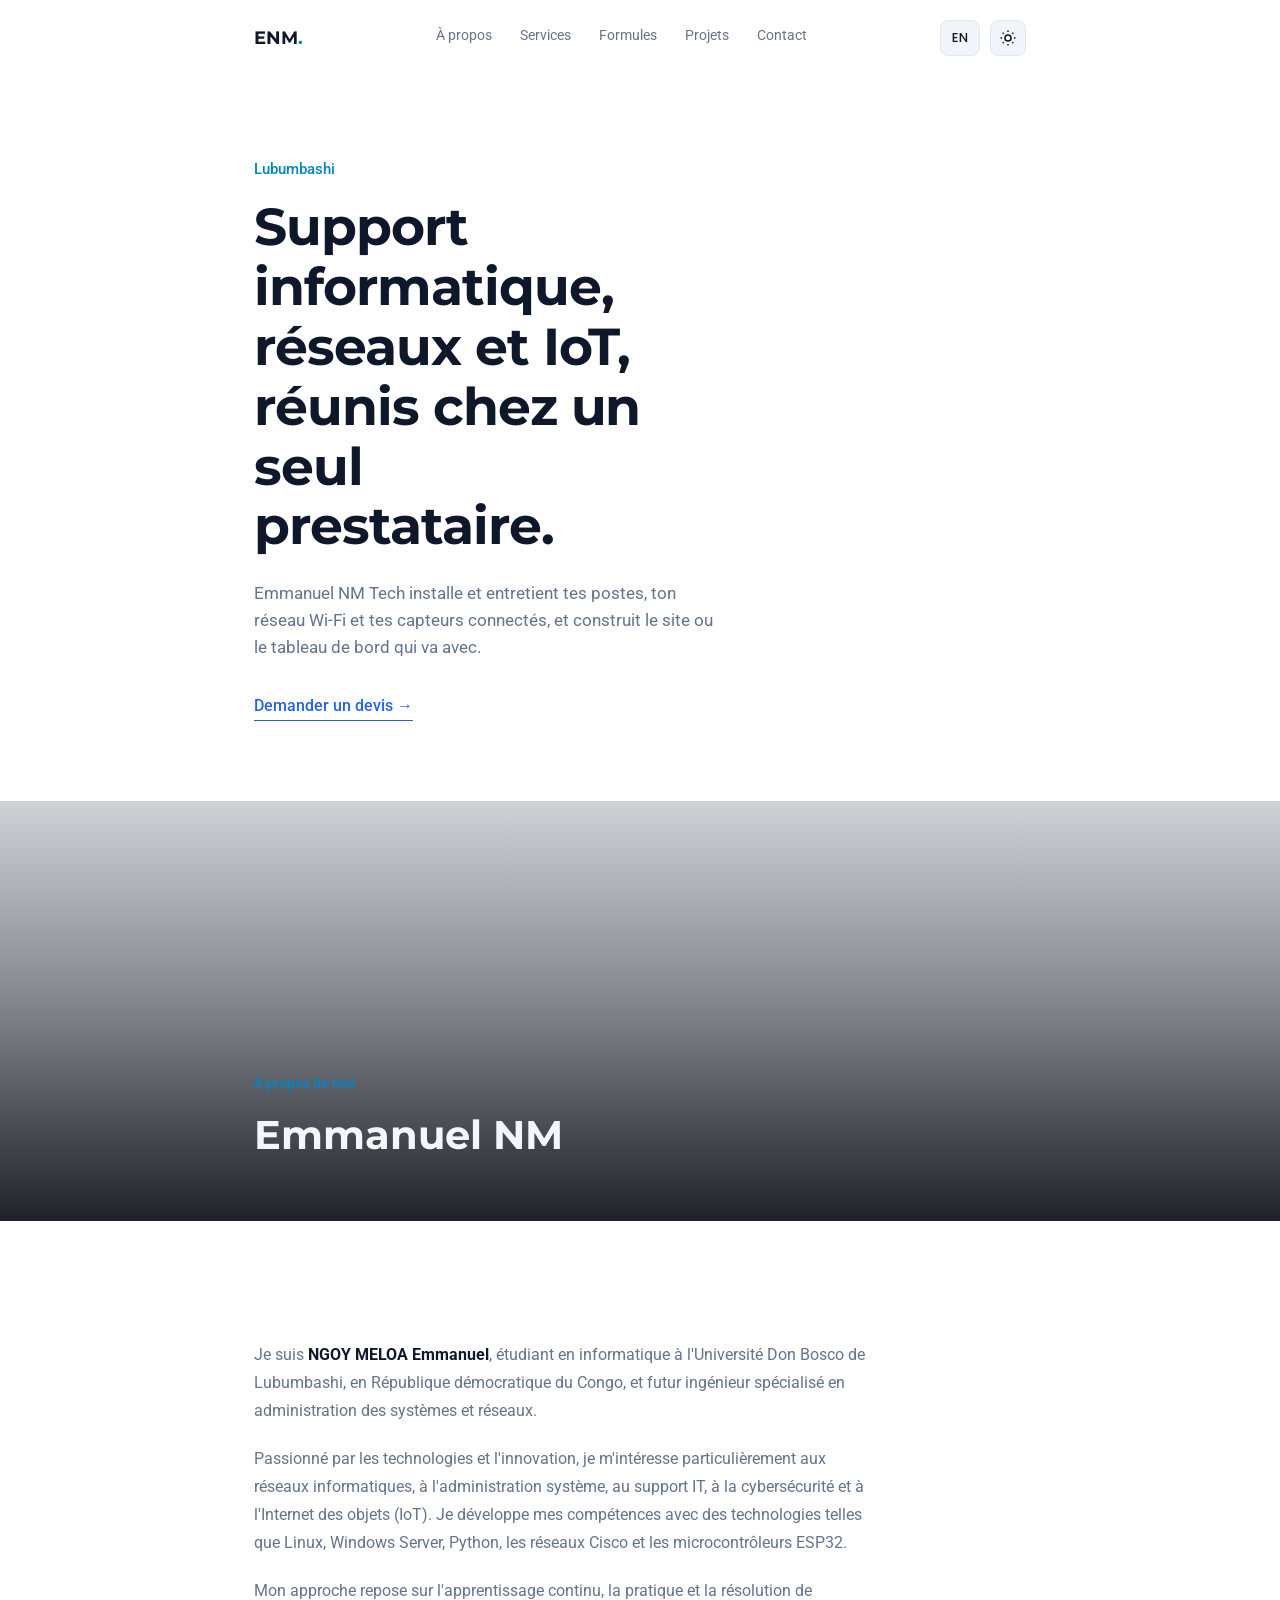
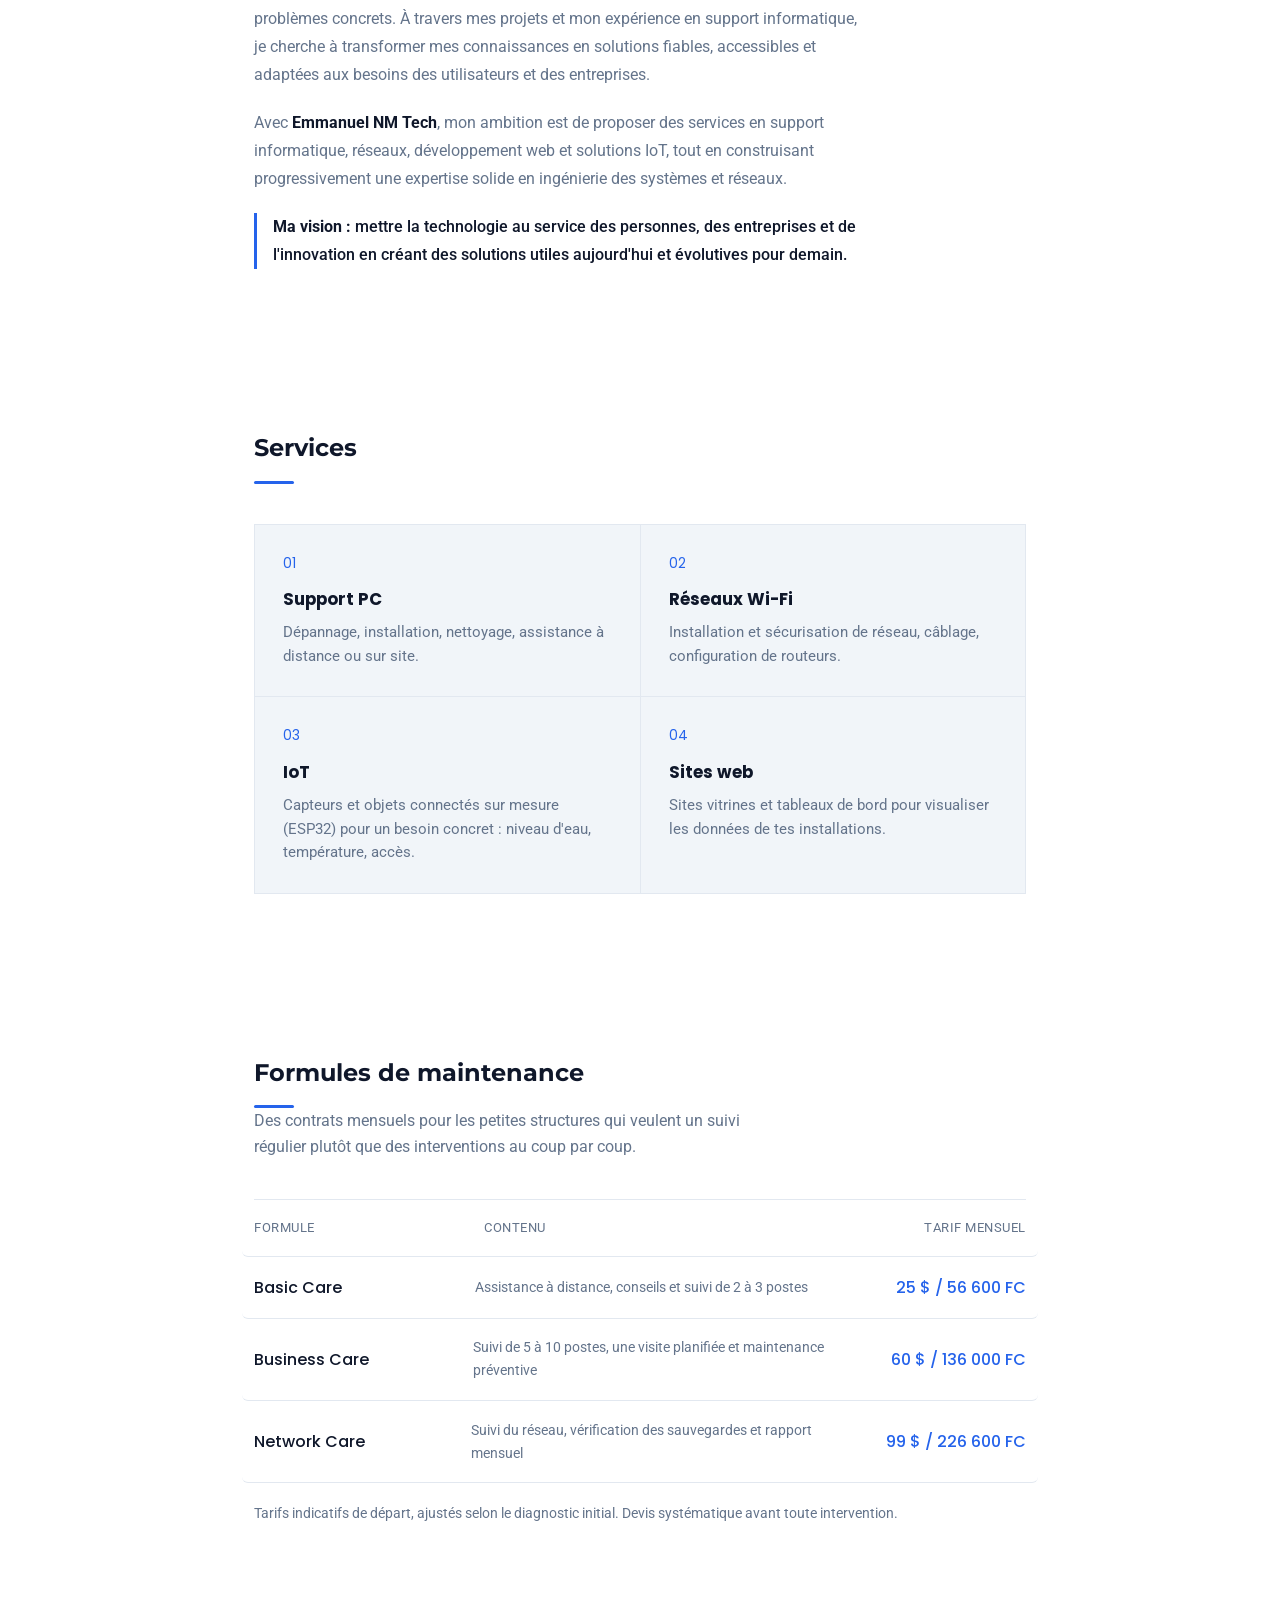
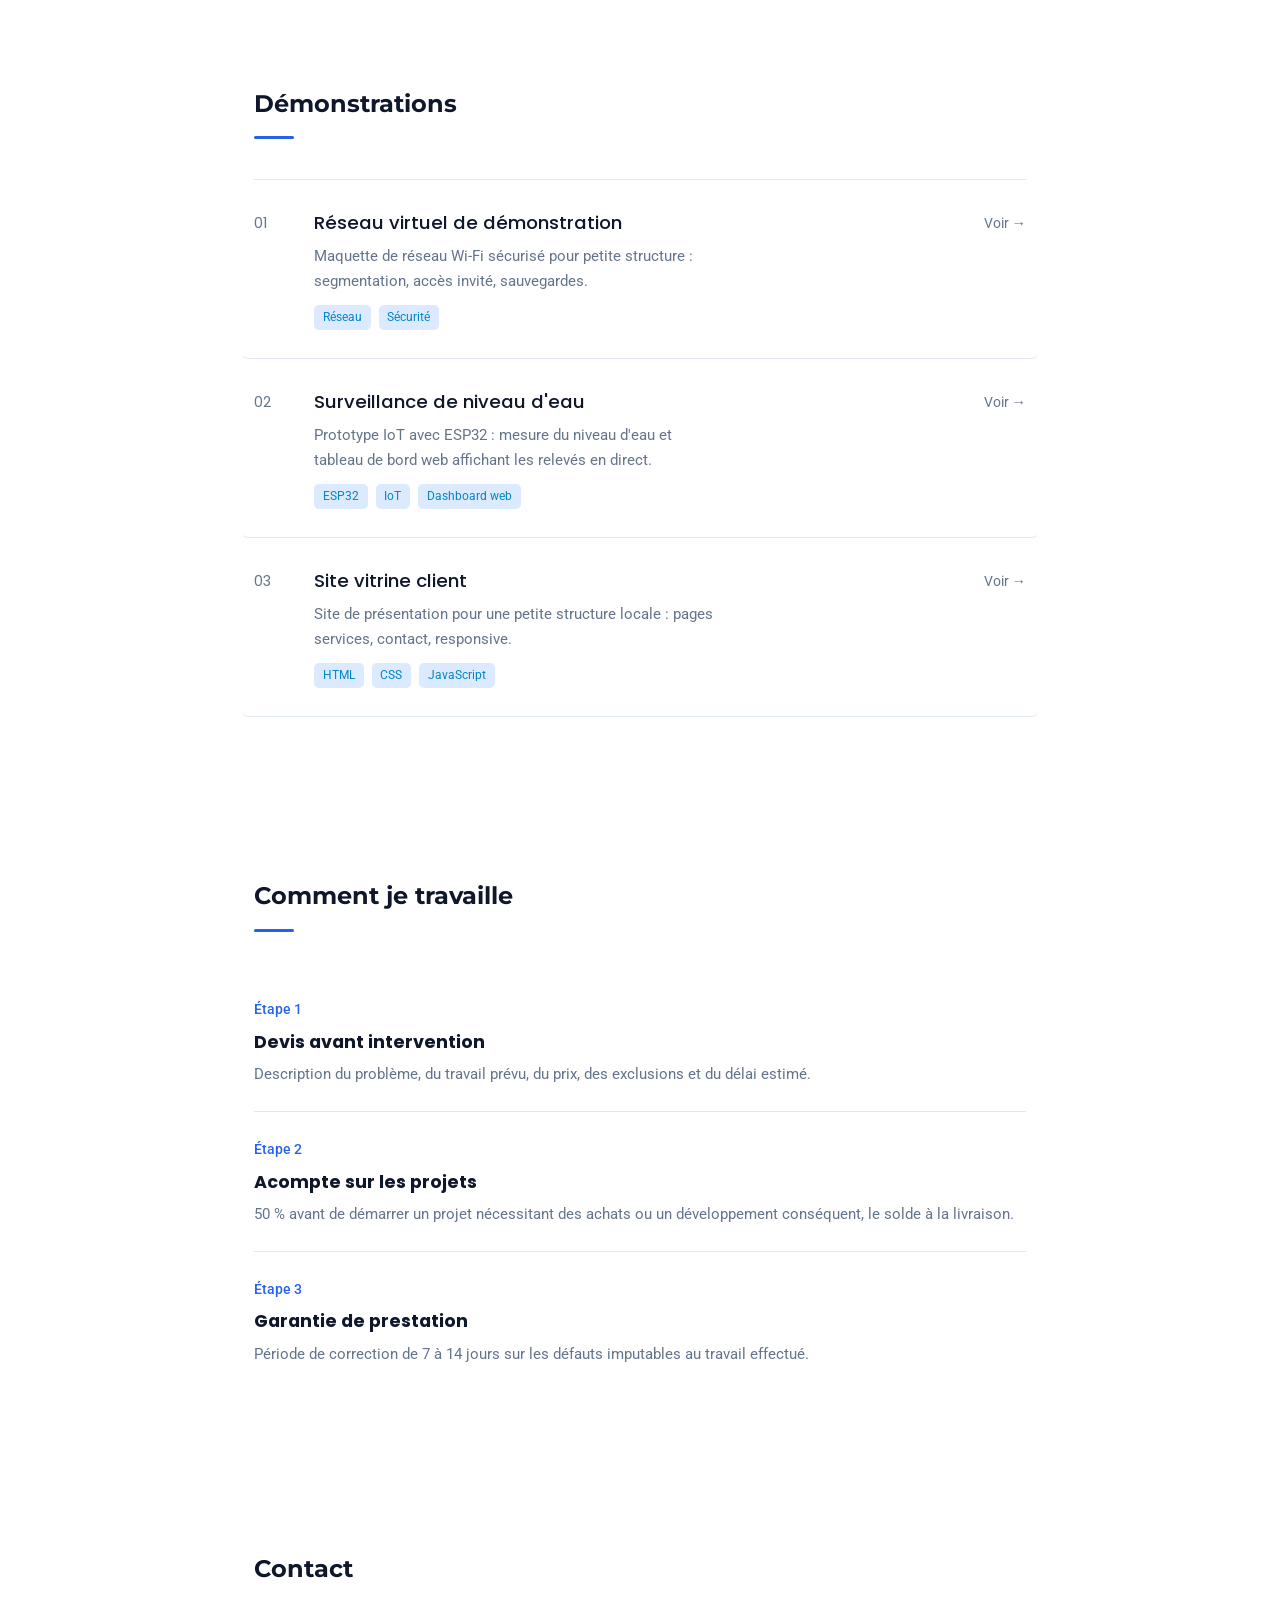
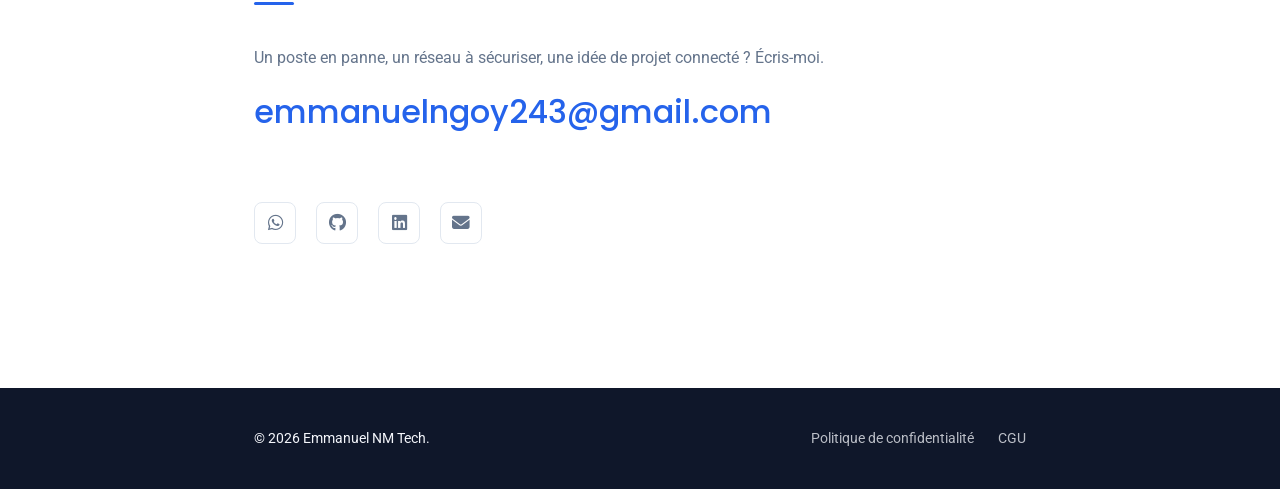
==== commit 556a8446: "feat: ajout de l'icône email dans les liens de contact" ====
--- a/MyPortfolio/index.html
+++ b/MyPortfolio/index.html
@@ -3,7 +3,7 @@
 <head>
 <meta charset="UTF-8">
 <meta name="viewport" content="width=device-width, initial-scale=1.0">
-<title>Emmanuel NM Tech, Support informatique, réseaux et IoT à Lubumbashi</title>
+<title>Emmanuel NGOY MELOA Administrateur Systeme et Reseaux, Support informatique, réseaux et IoT à Lubumbashi</title>
 <meta name="description" content="Emmanuel NM Tech : support informatique, réseaux Wi-Fi, IoT et sites web à Lubumbashi.">
 <link rel="preconnect" href="https://fonts.googleapis.com">
 <link rel="preconnect" href="https://fonts.gstatic.com" crossorigin>
@@ -104,7 +104,7 @@
         </div>
         <div class="service-card">
           <span class="service-num">02</span>
-          <h3 data-i18n="services.card2Title">Réseaux Wi-Fi</h3>
+          <h3 data-i18n="services.card2Title">Administration Réseaux  & Wi-Fi</h3>
           <p data-i18n="services.card2Desc">Installation et sécurisation de réseau, câblage, configuration de routeurs.</p>
         </div>
         <div class="service-card">
@@ -143,7 +143,7 @@
         <div class="pricing-row">
           <span class="pricing-name">Network Care</span>
           <span class="pricing-desc" data-i18n="formules.networkDesc">Suivi du réseau, vérification des sauvegardes et rapport mensuel</span>
-          <span class="pricing-price">100 $ / 226 600 FC</span>
+          <span class="pricing-price">99 $ / 226 600 FC</span>
         </div>
       </div>
       <p class="pricing-note" data-i18n="formules.note">Tarifs indicatifs de départ, ajustés selon le diagnostic initial. Devis systématique avant toute intervention.</p>
@@ -210,12 +210,13 @@
     <section id="contact" class="section contact">
       <h2 class="section-title" data-i18n="contact.title">Contact</h2>
       <p class="contact-text" data-i18n="contact.text">Un poste en panne, un réseau à sécuriser, une idée de projet connecté ? Écris-moi.</p>
-      <a href="mailto:contact@exemple.com" class="contact-email">contact@exemple.com</a>
+      <a href="mailto:emmanuelngoy243@gmail.com" class="contact-email">emmanuelngoy243@gmail.com</a>
       <div class="socials">
       <div class="socials">
         <a href="https://wa.me/243999657715" aria-label="WhatsApp Business"><i class="fab fa-whatsapp"></i></a>
         <a href="https://github.com/NM243" aria-label="GitHub"><i class="fab fa-github"></i></a>
         <a href="https://www.linkedin.com/in/emmanuel-ngoy-32141b296" aria-label="LinkedIn"><i class="fab fa-linkedin"></i></a>
+        <a href="mailto:emmanuelngoy243@gmail.com" aria-label="Email"><i class="fas fa-envelope"></i></a>
       </div>
     </section>
   </main>
